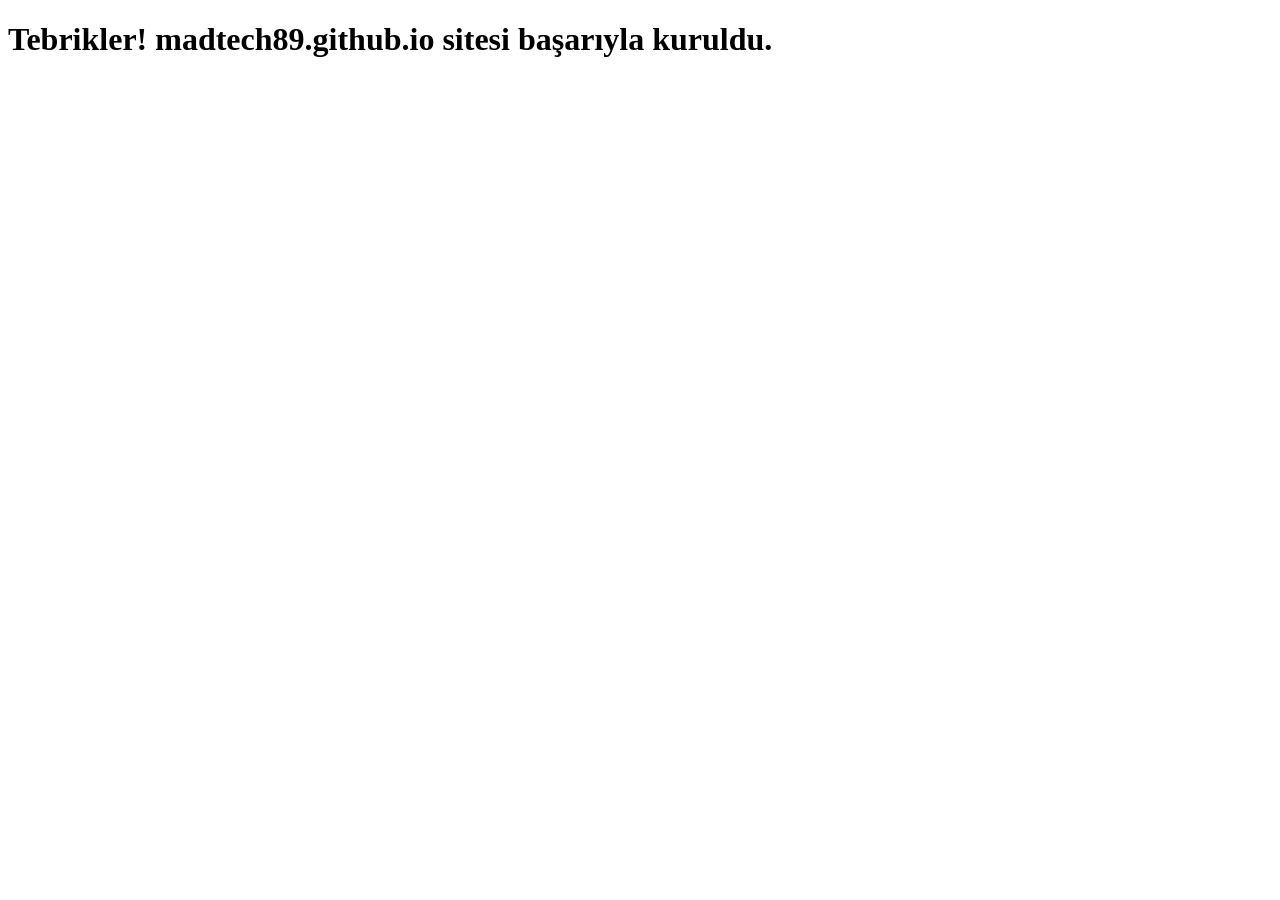
==== index.html @ fab07236 "Create initial index.html for website setup" ====
<!DOCTYPE html>
<html lang="tr">
<head>
    <meta charset="UTF-8">
    <title>Madtech89 Web Sitesi</title>
</head>
<body>
    <h1>Tebrikler! madtech89.github.io sitesi başarıyla kuruldu.</h1>
</td>
</html>
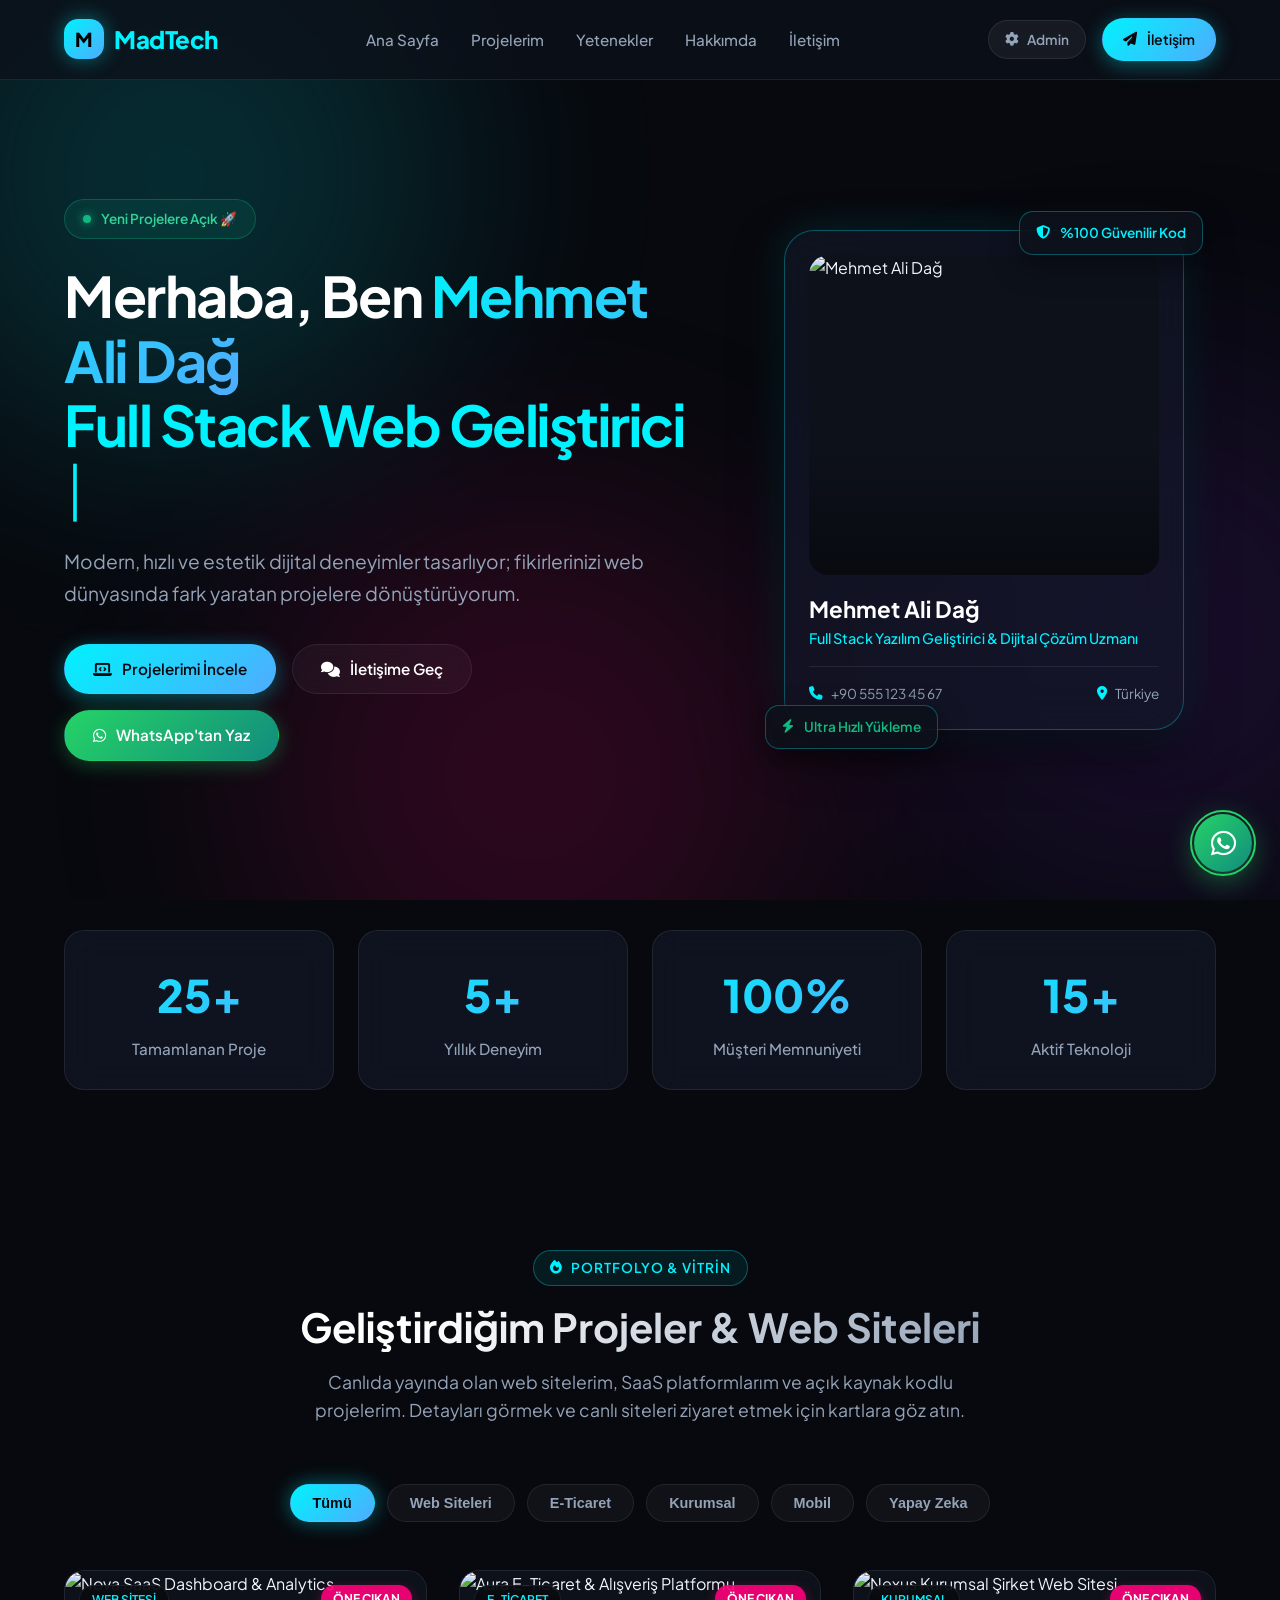
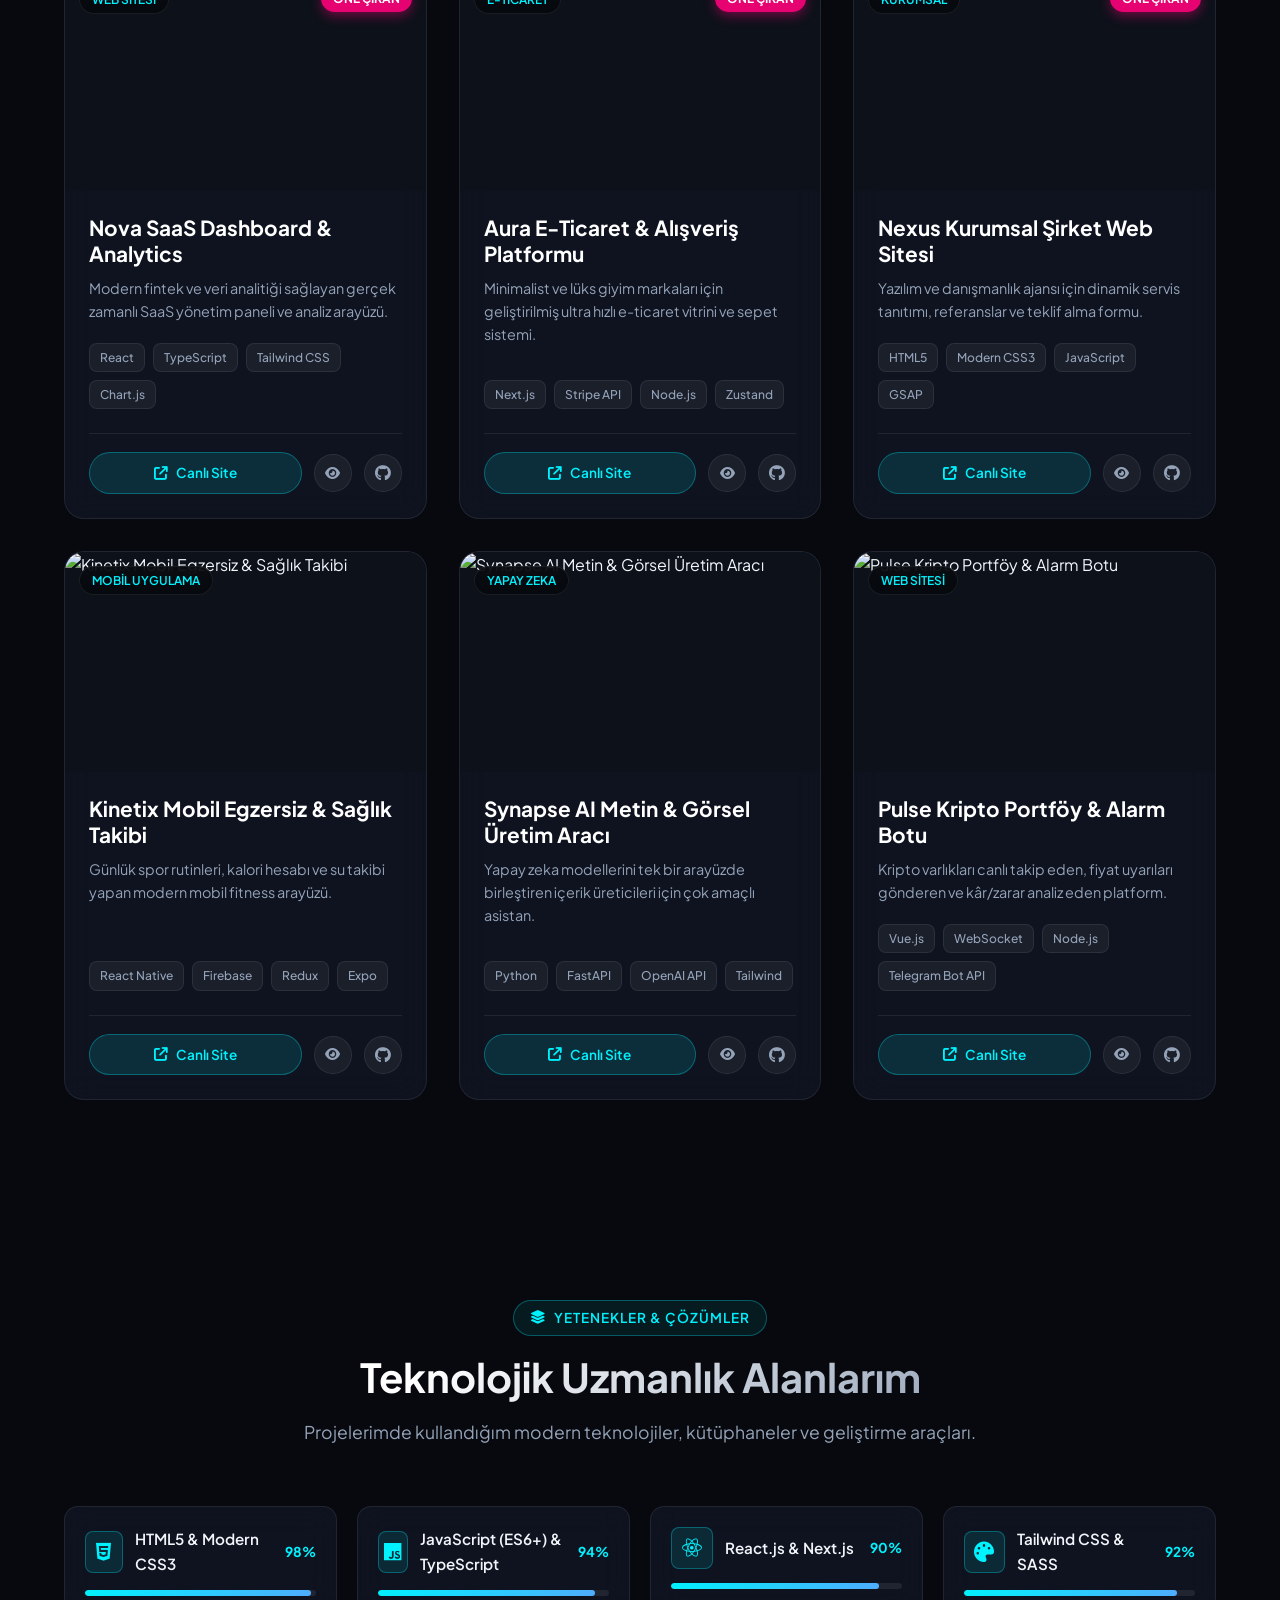
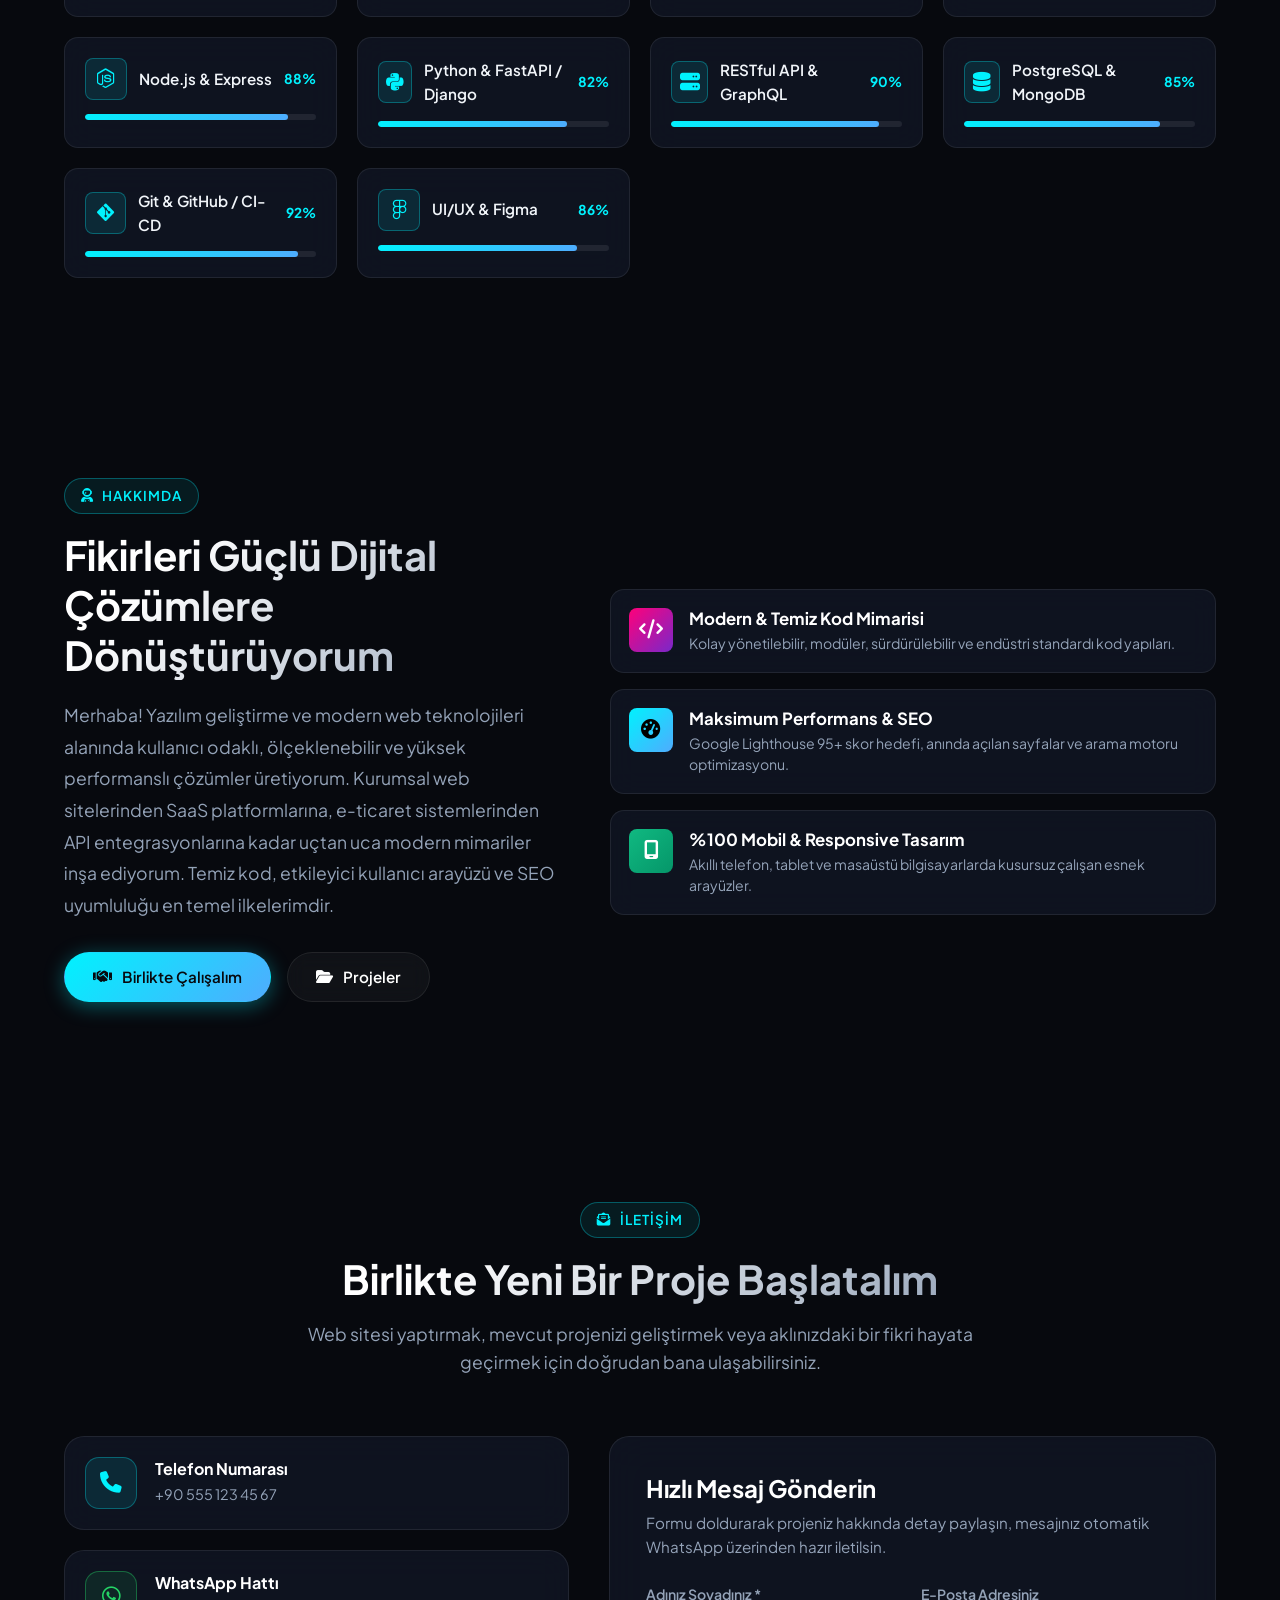
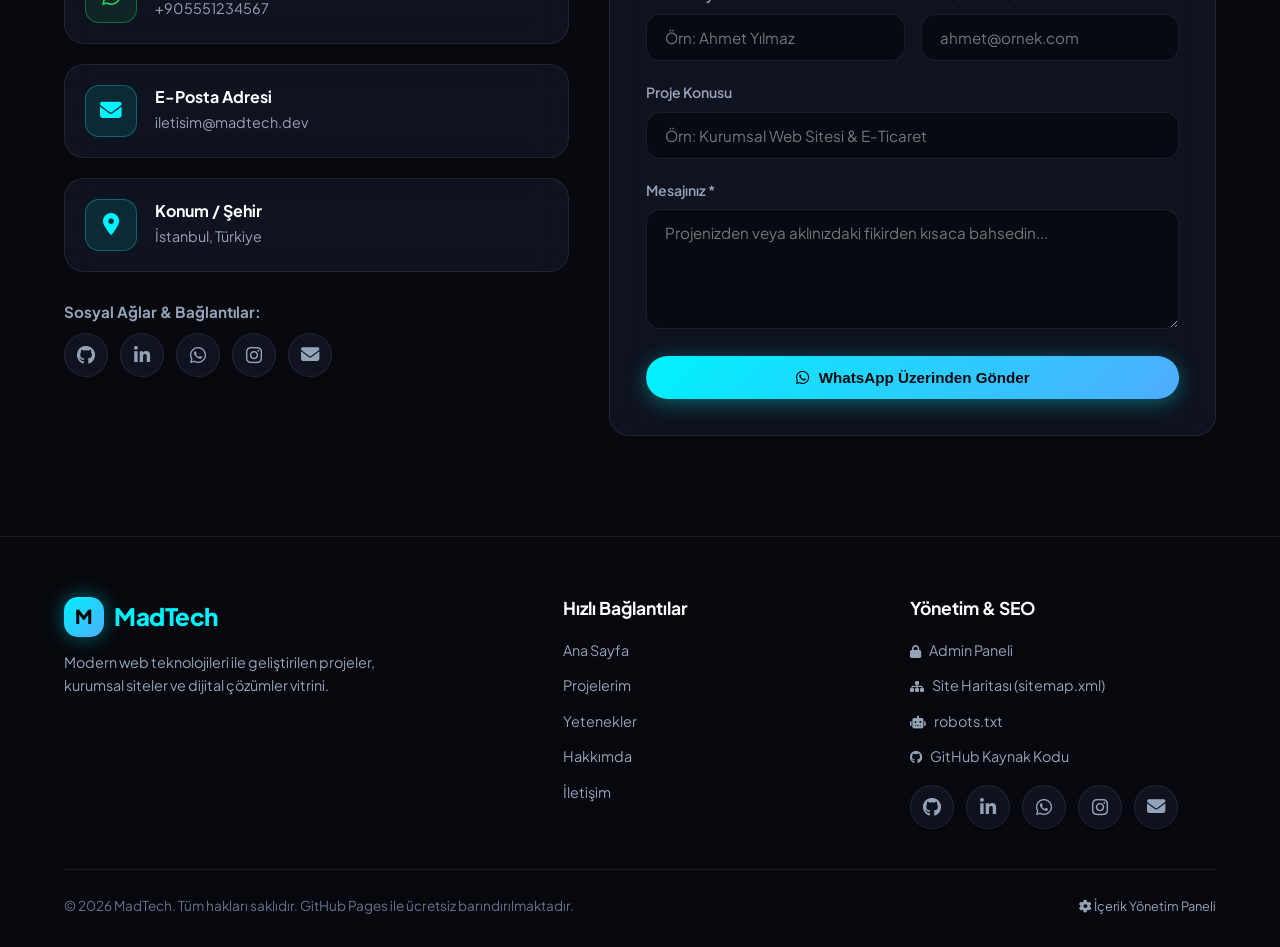
==== commit 7a34b3d0: "feat: complete modern portfolio showcase with dynamic admin panel, sitemap, and GitHub Pages sync" ====
--- a/index.html
+++ b/index.html
@@ -1,10 +1,449 @@
 <!DOCTYPE html>
 <html lang="tr">
 <head>
-    <meta charset="UTF-8">
-    <title>Madtech89 Web Sitesi</title>
+  <meta charset="UTF-8">
+  <meta name="viewport" content="width=device-width, initial-scale=1.0">
+  
+  <!-- SEO Meta Tags -->
+  <title>MadTech | Modern Portfolyo & Proje Tanıtım Sitesi</title>
+  <meta name="description" content="MadTech kişisel portfolyo ve proje vitrini. Geliştirdiğim web siteleri, SaaS projeleri, mobil uygulamalar ve iletişim bilgileri.">
+  <meta name="keywords" content="madtech, web geliştirici, portfolyo, web siteleri, yazılım geliştirici, frontend, backend, mehmet ali dağ, github pages">
+  <meta name="author" content="MadTech">
+  <meta name="robots" content="index, follow">
+  <link rel="canonical" href="https://madtech89.github.io/">
+
+  <!-- Open Graph / Facebook -->
+  <meta property="og:type" content="website">
+  <meta property="og:url" content="https://madtech89.github.io/">
+  <meta property="og:title" content="MadTech | Modern Portfolyo & Proje Tanıtım Sitesi">
+  <meta property="og:description" content="Geliştirdiğim web siteleri, SaaS projeleri, mobil uygulamalar ve canlı demolar.">
+  <meta property="og:image" content="https://images.unsplash.com/photo-1551288049-bebda4e38f71?auto=format&fit=crop&w=1200&q=80">
+
+  <!-- Twitter -->
+  <meta name="twitter:card" content="summary_large_image">
+  <meta name="twitter:title" content="MadTech | Modern Portfolyo & Proje Tanıtım Sitesi">
+  <meta name="twitter:description" content="Geliştirdiğim web siteleri ve projeleri inceleyin.">
+  <meta name="twitter:image" content="https://images.unsplash.com/photo-1551288049-bebda4e38f71?auto=format&fit=crop&w=1200&q=80">
+
+  <!-- Favicon -->
+  <link rel="icon" type="image/svg+xml" href="data:image/svg+xml,<svg xmlns='http://www.w3.org/2000/svg' viewBox='0 0 100 100'><rect width='100' height='100' rx='25' fill='%2300f2fe'/><text y='65' x='50' text-anchor='middle' font-size='50' font-family='sans-serif' font-weight='900' fill='%2307090e'>M</text></svg>">
+
+  <!-- Google Fonts & Font Awesome 6 -->
+  <link rel="preconnect" href="https://fonts.googleapis.com">
+  <link rel="preconnect" href="https://fonts.gstatic.com" crossorigin>
+  <link href="https://fonts.googleapis.com/css2?family=Plus+Jakarta+Sans:wght@300;400;500;600;700;800&display=swap" rel="stylesheet">
+  <link rel="stylesheet" href="https://cdnjs.cloudflare.com/ajax/libs/font-awesome/6.5.1/css/all.min.css">
+
+  <!-- Main Stylesheet -->
+  <link rel="stylesheet" href="css/style.css">
 </head>
 <body>
-    <h1>Tebrikler! madtech89.github.io sitesi başarıyla kuruldu.</h1>
-</td>
+
+  <!-- Ambient Glowing Background Blobs -->
+  <div class="bg-ambient" aria-hidden="true">
+    <div class="ambient-blob blob-1"></div>
+    <div class="ambient-blob blob-2"></div>
+    <div class="ambient-blob blob-3"></div>
+  </div>
+
+  <!-- Header / Navigation -->
+  <header class="navbar" id="navbar">
+    <div class="container nav-container">
+      <a href="#hero" class="logo" id="nav-brand-logo">
+        <div class="logo-badge">M</div>
+        <div class="logo-text"><span id="brand-name">MadTech</span></div>
+      </a>
+
+      <ul class="nav-links" id="nav-links">
+        <li><a href="#hero" class="nav-link" id="nav-home">Ana Sayfa</a></li>
+        <li><a href="#projects" class="nav-link" id="nav-projects">Projelerim</a></li>
+        <li><a href="#skills" class="nav-link" id="nav-skills">Yetenekler</a></li>
+        <li><a href="#about" class="nav-link" id="nav-about">Hakkımda</a></li>
+        <li><a href="#contact" class="nav-link" id="nav-contact">İletişim</a></li>
+      </ul>
+
+      <div class="nav-actions">
+        <a href="admin.html" class="btn-admin-link" id="btn-nav-admin" title="Yönetim Paneli">
+          <i class="fa-solid fa-gear"></i> Admin
+        </a>
+        <a href="#contact" class="btn btn-primary" id="btn-nav-cta" style="padding: 9px 20px; font-size: 0.88rem;">
+          <i class="fa-solid fa-paper-plane"></i> İletişim
+        </a>
+        <button class="hamburger" id="hamburger-btn" aria-label="Menüyü Aç/Kapat">
+          <i class="fa-solid fa-bars"></i>
+        </button>
+      </div>
+    </div>
+  </header>
+
+  <main>
+    <!-- Hero Section -->
+    <section class="hero-section" id="hero">
+      <div class="container hero-grid">
+        <div class="hero-content">
+          <div class="hero-status-pill" id="hero-status-pill">
+            <span class="status-dot"></span>
+            <span id="status-text">Yeni Projelere Açık 🚀</span>
+          </div>
+
+          <h1 class="hero-title">
+            Merhaba, Ben <span id="hero-name" style="background: var(--grad-primary); -webkit-background-clip: text; -webkit-text-fill-color: transparent;">Mehmet Ali</span><br>
+            <div class="typed-wrapper">
+              <span id="typed-text"></span><span class="typing-cursor">|</span>
+            </div>
+          </h1>
+
+          <p class="hero-description" id="hero-bio">
+            Modern, hızlı ve estetik dijital deneyimler tasarlıyor; fikirlerinizi web dünyasında fark yaratan projelere dönüştürüyorum.
+          </p>
+
+          <div class="hero-actions">
+            <a href="#projects" class="btn btn-primary" id="hero-btn-projects">
+              <i class="fa-solid fa-laptop-code"></i> Projelerimi İncele
+            </a>
+            <a href="#contact" class="btn btn-outline" id="hero-btn-contact">
+              <i class="fa-solid fa-comments"></i> İletişime Geç
+            </a>
+            <a href="#contact" class="btn btn-whatsapp" id="hero-btn-wa" target="_blank" rel="noopener noreferrer">
+              <i class="fa-brands fa-whatsapp"></i> WhatsApp'tan Yaz
+            </a>
+          </div>
+        </div>
+
+        <!-- 3D Profile Card -->
+        <div class="hero-visual">
+          <div class="profile-card-3d">
+            <!-- Floating Badge Top Right -->
+            <div class="floating-badge badge-top-right">
+              <i class="fa-solid fa-shield-halved" style="color: var(--primary);"></i>
+              <span>%100 Güvenilir Kod</span>
+            </div>
+
+            <div class="avatar-wrapper">
+              <img src="https://images.unsplash.com/photo-1507003211169-0a1dd7228f2d?auto=format&fit=crop&w=600&q=80" alt="MadTech Profil" id="profile-avatar">
+              <div class="avatar-overlay-gradient"></div>
+            </div>
+
+            <div class="profile-card-info">
+              <h3 id="profile-card-name">Mehmet Ali Dağ</h3>
+              <p id="profile-card-title">Full Stack Web Geliştirici</p>
+            </div>
+
+            <div class="profile-quick-contact">
+              <div class="contact-quick-item">
+                <i class="fa-solid fa-phone"></i>
+                <span id="quick-phone">+90 555 123 45 67</span>
+              </div>
+              <div class="contact-quick-item">
+                <i class="fa-solid fa-location-dot"></i>
+                <span>Türkiye</span>
+              </div>
+            </div>
+
+            <!-- Floating Badge Bottom Left -->
+            <div class="floating-badge badge-bottom-left">
+              <i class="fa-solid fa-bolt" style="color: #10b981;"></i>
+              <span>Ultra Hızlı Yükleme</span>
+            </div>
+          </div>
+        </div>
+      </div>
+    </section>
+
+    <!-- Stats Bar Section -->
+    <section class="stats-section" id="stats">
+      <div class="container">
+        <div class="stats-grid" id="stats-grid">
+          <!-- Populated by JavaScript -->
+        </div>
+      </div>
+    </section>
+
+    <!-- Projects / Portfolio Section -->
+    <section class="section" id="projects">
+      <div class="container">
+        <div class="section-header">
+          <div class="section-tag"><i class="fa-solid fa-fire"></i> Portfolyo & Vitrin</div>
+          <h2 class="section-title">Geliştirdiğim Projeler & Web Siteleri</h2>
+          <p class="section-desc">
+            Canlıda yayında olan web sitelerim, SaaS platformlarım ve açık kaynak kodlu projelerim. Detayları görmek ve canlı siteleri ziyaret etmek için kartlara göz atın.
+          </p>
+        </div>
+
+        <!-- Filter Tabs -->
+        <div class="filter-tabs" id="project-filters">
+          <button class="filter-btn active" data-filter="all" id="filter-all">Tümü</button>
+          <button class="filter-btn" data-filter="web" id="filter-web">Web Siteleri</button>
+          <button class="filter-btn" data-filter="ecommerce" id="filter-ecommerce">E-Ticaret</button>
+          <button class="filter-btn" data-filter="corporate" id="filter-corporate">Kurumsal</button>
+          <button class="filter-btn" data-filter="mobile" id="filter-mobile">Mobil</button>
+          <button class="filter-btn" data-filter="ai" id="filter-ai">Yapay Zeka</button>
+        </div>
+
+        <!-- Projects Grid -->
+        <div class="projects-grid" id="projects-grid">
+          <!-- Populated by JavaScript -->
+        </div>
+      </div>
+    </section>
+
+    <!-- Skills & Services Section -->
+    <section class="section" id="skills">
+      <div class="container">
+        <div class="section-header">
+          <div class="section-tag"><i class="fa-solid fa-layer-group"></i> Yetenekler & Çözümler</div>
+          <h2 class="section-title">Teknolojik Uzmanlık Alanlarım</h2>
+          <p class="section-desc">
+            Projelerimde kullandığım modern teknolojiler, kütüphaneler ve geliştirme araçları.
+          </p>
+        </div>
+
+        <div class="skills-grid" id="skills-grid">
+          <!-- Populated by JavaScript -->
+        </div>
+      </div>
+    </section>
+
+    <!-- About Section -->
+    <section class="section" id="about">
+      <div class="container about-grid">
+        <div class="about-text-content">
+          <div class="section-tag"><i class="fa-solid fa-user-astronaut"></i> Hakkımda</div>
+          <h2 class="section-title" style="text-align: left; margin-bottom: 20px;">Fikirleri Güçlü Dijital Çözümlere Dönüştürüyorum</h2>
+          <p class="section-desc" id="about-text" style="text-align: left; margin-bottom: 24px; line-height: 1.8;">
+            Merhaba! Yazılım geliştirme ve modern web teknolojileri alanında kullanıcı odaklı, ölçeklenebilir ve yüksek performanslı çözümler üretiyorum. Kurumsal web sitelerinden SaaS platformlarına, e-ticaret sistemlerinden API entegrasyonlarına kadar uçtan uca modern mimariler inşa ediyorum.
+          </p>
+
+          <div style="display: flex; gap: 16px; margin-top: 30px;">
+            <a href="#contact" class="btn btn-primary" id="about-btn-contact">
+              <i class="fa-solid fa-handshake"></i> Birlikte Çalışalım
+            </a>
+            <a href="#projects" class="btn btn-outline" id="about-btn-work">
+              <i class="fa-solid fa-folder-open"></i> Projeler
+            </a>
+          </div>
+        </div>
+
+        <div class="about-features">
+          <div class="feature-item">
+            <div class="feature-icon"><i class="fa-solid fa-code"></i></div>
+            <div class="feature-content">
+              <h4>Modern & Temiz Kod Mimarisi</h4>
+              <p>Kolay yönetilebilir, modüler, sürdürülebilir ve endüstri standardı kod yapıları.</p>
+            </div>
+          </div>
+
+          <div class="feature-item">
+            <div class="feature-icon" style="background: var(--grad-primary); color: #000;"><i class="fa-solid fa-gauge-high"></i></div>
+            <div class="feature-content">
+              <h4>Maksimum Performans & SEO</h4>
+              <p>Google Lighthouse 95+ skor hedefi, anında açılan sayfalar ve arama motoru optimizasyonu.</p>
+            </div>
+          </div>
+
+          <div class="feature-item">
+            <div class="feature-icon" style="background: linear-gradient(135deg, #10b981 0%, #059669 100%);"><i class="fa-solid fa-mobile-screen"></i></div>
+            <div class="feature-content">
+              <h4>%100 Mobil & Responsive Tasarım</h4>
+              <p>Akıllı telefon, tablet ve masaüstü bilgisayarlarda kusursuz çalışan esnek arayüzler.</p>
+            </div>
+          </div>
+        </div>
+      </div>
+    </section>
+
+    <!-- Contact Section -->
+    <section class="section" id="contact">
+      <div class="container">
+        <div class="section-header">
+          <div class="section-tag"><i class="fa-solid fa-envelope-open-text"></i> İletişim</div>
+          <h2 class="section-title">Birlikte Yeni Bir Proje Başlatalım</h2>
+          <p class="section-desc">
+            Web sitesi yaptırmak, mevcut projenizi geliştirmek veya aklınızdaki bir fikri hayata geçirmek için doğrudan bana ulaşabilirsiniz.
+          </p>
+        </div>
+
+        <div class="contact-grid">
+          <!-- Contact Direct Links -->
+          <div class="contact-info-panel">
+            <!-- Phone -->
+            <a href="#" class="contact-card-link" id="contact-phone-link">
+              <div class="contact-icon-box">
+                <i class="fa-solid fa-phone"></i>
+              </div>
+              <div class="contact-details">
+                <h4>Telefon Numarası</h4>
+                <p id="contact-phone-text">+90 555 123 45 67</p>
+              </div>
+            </a>
+
+            <!-- WhatsApp Direct -->
+            <a href="#" class="contact-card-link whatsapp-card" id="contact-wa-link" target="_blank" rel="noopener noreferrer">
+              <div class="contact-icon-box">
+                <i class="fa-brands fa-whatsapp"></i>
+              </div>
+              <div class="contact-details">
+                <h4>WhatsApp Hattı</h4>
+                <p id="contact-wa-text">+90 555 123 45 67 (Anında Yanıt)</p>
+              </div>
+            </a>
+
+            <!-- Email -->
+            <a href="#" class="contact-card-link" id="contact-email-link">
+              <div class="contact-icon-box">
+                <i class="fa-solid fa-envelope"></i>
+              </div>
+              <div class="contact-details">
+                <h4>E-Posta Adresi</h4>
+                <p id="contact-email-text">iletisim@madtech.dev</p>
+              </div>
+            </a>
+
+            <!-- Location -->
+            <div class="contact-card-link">
+              <div class="contact-icon-box">
+                <i class="fa-solid fa-location-dot"></i>
+              </div>
+              <div class="contact-details">
+                <h4>Konum / Şehir</h4>
+                <p id="contact-location-text">İstanbul, Türkiye</p>
+              </div>
+            </div>
+
+            <!-- Social Links -->
+            <div style="margin-top: 10px;">
+              <h4 style="font-size: 0.95rem; margin-bottom: 12px; color: var(--text-muted);">Sosyal Ağlar & Bağlantılar:</h4>
+              <div class="social-links-bar" id="social-links-bar">
+                <!-- Populated by JavaScript -->
+              </div>
+            </div>
+          </div>
+
+          <!-- Contact Message Form -->
+          <div class="contact-form-box">
+            <h3>Hızlı Mesaj Gönderin</h3>
+            <p>Formu doldurarak projeniz hakkında detay paylaşın, mesajınız otomatik WhatsApp üzerinden hazır iletilsin.</p>
+
+            <form id="contact-form">
+              <div class="form-row">
+                <div class="form-group">
+                  <label for="form-name" class="form-label">Adınız Soyadınız *</label>
+                  <input type="text" id="form-name" class="form-input" placeholder="Örn: Ahmet Yılmaz" required>
+                </div>
+                <div class="form-group">
+                  <label for="form-email" class="form-label">E-Posta Adresiniz</label>
+                  <input type="email" id="form-email" class="form-input" placeholder="ahmet@ornek.com">
+                </div>
+              </div>
+
+              <div class="form-group">
+                <label for="form-subject" class="form-label">Proje Konusu</label>
+                <input type="text" id="form-subject" class="form-input" placeholder="Örn: Kurumsal Web Sitesi & E-Ticaret">
+              </div>
+
+              <div class="form-group">
+                <label for="form-message" class="form-label">Mesajınız *</label>
+                <textarea id="form-message" class="form-textarea" placeholder="Projenizden veya aklınızdaki fikirden kısaca bahsedin..." required></textarea>
+              </div>
+
+              <button type="submit" class="btn btn-primary" id="btn-submit-contact" style="width: 100%;">
+                <i class="fa-brands fa-whatsapp"></i> WhatsApp Üzerinden Gönder
+              </button>
+            </form>
+          </div>
+        </div>
+      </div>
+    </section>
+  </main>
+
+  <!-- Footer -->
+  <footer class="footer">
+    <div class="container">
+      <div class="footer-grid">
+        <div class="footer-col">
+          <div class="logo" style="margin-bottom: 14px;">
+            <div class="logo-badge">M</div>
+            <div class="logo-text"><span id="brand-name-footer">MadTech</span></div>
+          </div>
+          <p style="color: var(--text-muted); font-size: 0.9rem; max-width: 320px; line-height: 1.6;">
+            Modern web teknolojileri ile geliştirilen projeler, kurumsal siteler ve dijital çözümler vitrini.
+          </p>
+        </div>
+
+        <div class="footer-col">
+          <h4>Hızlı Bağlantılar</h4>
+          <ul class="footer-links">
+            <li><a href="#hero">Ana Sayfa</a></li>
+            <li><a href="#projects">Projelerim</a></li>
+            <li><a href="#skills">Yetenekler</a></li>
+            <li><a href="#about">Hakkımda</a></li>
+            <li><a href="#contact">İletişim</a></li>
+          </ul>
+        </div>
+
+        <div class="footer-col">
+          <h4>Yönetim & SEO</h4>
+          <ul class="footer-links">
+            <li><a href="admin.html"><i class="fa-solid fa-lock" style="font-size: 0.8rem; margin-right: 6px;"></i> Admin Paneli</a></li>
+            <li><a href="sitemap.xml" target="_blank"><i class="fa-solid fa-sitemap" style="font-size: 0.8rem; margin-right: 6px;"></i> Site Haritası (sitemap.xml)</a></li>
+            <li><a href="robots.txt" target="_blank"><i class="fa-solid fa-robot" style="font-size: 0.8rem; margin-right: 6px;"></i> robots.txt</a></li>
+            <li><a href="https://github.com/madtech89/madtech89.github.io" target="_blank" rel="noopener noreferrer"><i class="fa-brands fa-github" style="font-size: 0.8rem; margin-right: 6px;"></i> GitHub Kaynak Kodu</a></li>
+          </ul>
+          <div class="social-links-bar" id="footer-socials" style="margin-top: 16px;"></div>
+        </div>
+      </div>
+
+      <div class="footer-bottom">
+        <div>&copy; <span id="current-year"></span> MadTech. Tüm hakları saklıdır. GitHub Pages ile ücretsiz barındırılmaktadır.</div>
+        <div>
+          <a href="admin.html" style="color: var(--text-muted); font-size: 0.8rem;">
+            <i class="fa-solid fa-gear"></i> İçerik Yönetim Paneli
+          </a>
+        </div>
+      </div>
+    </div>
+  </footer>
+
+  <!-- Project Detail Modal -->
+  <div class="modal-overlay" id="project-modal" role="dialog" aria-modal="true">
+    <div class="modal-container">
+      <button class="modal-close-btn" onclick="closeProjectModal()" aria-label="Kapat">
+        <i class="fa-solid fa-xmark"></i>
+      </button>
+      <div class="modal-image-box">
+        <img src="" alt="Proje Görseli" id="modal-img">
+      </div>
+      <div class="modal-body">
+        <h2 id="modal-title" style="font-size: 1.8rem; margin-bottom: 12px;"></h2>
+        <div class="modal-tech-list" id="modal-techs"></div>
+        <p id="modal-desc" style="color: var(--text-muted); font-size: 1rem; line-height: 1.7;"></p>
+        <div class="modal-actions">
+          <a href="#" target="_blank" rel="noopener noreferrer" class="btn btn-primary" id="modal-live-link">
+            <i class="fa-solid fa-arrow-up-right-from-square"></i> Canlı Siteyi Ziyaret Et
+          </a>
+          <a href="#" target="_blank" rel="noopener noreferrer" class="btn btn-outline" id="modal-github-link">
+            <i class="fa-brands fa-github"></i> GitHub Deposunu Gör
+          </a>
+        </div>
+      </div>
+    </div>
+  </div>
+
+  <!-- Floating WhatsApp Quick Button -->
+  <a href="#" class="floating-whatsapp" id="floating-wa-btn" target="_blank" rel="noopener noreferrer" aria-label="WhatsApp İletişim">
+    <span class="whatsapp-pulse"></span>
+    <i class="fa-brands fa-whatsapp"></i>
+  </a>
+
+  <!-- Scroll To Top Button -->
+  <button class="scroll-top-btn" id="scroll-top-btn" aria-label="Yukarı Çık">
+    <i class="fa-solid fa-arrow-up"></i>
+  </button>
+
+  <!-- Toast Notification Container -->
+  <div class="toast-container" id="toast-container"></div>
+
+  <!-- Main JavaScript Engine -->
+  <script src="js/main.js"></script>
+</body>
 </html>
--- a/css/style.css
+++ b/css/style.css
@@ -0,0 +1,1509 @@
+/* ==========================================================================
+   MADTECH PORTFOLIO & SHOWCASE - MAIN DESIGN SYSTEM
+   Theme: Luxury Dark Futuristic Cyber-Glass
+   ========================================================================== */
+
+:root {
+  --bg-primary: #07090e;
+  --bg-secondary: #0d111a;
+  --bg-tertiary: #131926;
+  --bg-card: rgba(19, 26, 42, 0.65);
+  --bg-card-hover: rgba(26, 36, 58, 0.85);
+  --bg-glass: rgba(13, 17, 26, 0.75);
+  
+  --text-main: #f1f5f9;
+  --text-muted: #94a3b8;
+  --text-dim: #64748b;
+  
+  --primary: #00f2fe;
+  --primary-glow: rgba(0, 242, 254, 0.35);
+  --secondary: #4facfe;
+  --accent-purple: #7928ca;
+  --accent-pink: #ff007a;
+  --accent-emerald: #10b981;
+  
+  --grad-primary: linear-gradient(135deg, #00f2fe 0%, #4facfe 100%);
+  --grad-purple: linear-gradient(135deg, #ff007a 0%, #7928ca 100%);
+  --grad-surface: linear-gradient(180deg, rgba(255, 255, 255, 0.05) 0%, rgba(255, 255, 255, 0) 100%);
+  --grad-text: linear-gradient(135deg, #ffffff 20%, #94a3b8 100%);
+  --grad-glow: radial-gradient(circle at 50% 50%, rgba(0, 242, 254, 0.15) 0%, transparent 70%);
+
+  --border-subtle: rgba(255, 255, 255, 0.08);
+  --border-glow: rgba(0, 242, 254, 0.3);
+  --border-hover: rgba(79, 172, 254, 0.5);
+  
+  --radius-sm: 8px;
+  --radius-md: 14px;
+  --radius-lg: 20px;
+  --radius-xl: 30px;
+  --radius-full: 9999px;
+  
+  --shadow-sm: 0 4px 12px rgba(0, 0, 0, 0.3);
+  --shadow-md: 0 10px 30px rgba(0, 0, 0, 0.45);
+  --shadow-lg: 0 20px 50px rgba(0, 0, 0, 0.6);
+  --shadow-glow: 0 0 35px rgba(0, 242, 254, 0.25);
+  
+  --transition: all 0.3s cubic-bezier(0.16, 1, 0.3, 1);
+  --transition-slow: all 0.5s cubic-bezier(0.16, 1, 0.3, 1);
+  --container: 1200px;
+}
+
+/* Base & Reset */
+*, *::before, *::after {
+  box-sizing: border-box;
+  margin: 0;
+  padding: 0;
+}
+
+html {
+  scroll-behavior: smooth;
+  font-size: 16px;
+  color-scheme: dark;
+}
+
+body {
+  font-family: 'Plus Jakarta Sans', -apple-system, BlinkMacSystemFont, 'Segoe UI', Roboto, sans-serif;
+  background-color: var(--bg-primary);
+  color: var(--text-main);
+  line-height: 1.6;
+  overflow-x: hidden;
+  position: relative;
+  min-height: 100vh;
+}
+
+/* Background Ambient Glows */
+.bg-ambient {
+  position: fixed;
+  inset: 0;
+  pointer-events: none;
+  z-index: 0;
+  overflow: hidden;
+}
+
+.ambient-blob {
+  position: absolute;
+  width: 550px;
+  height: 550px;
+  border-radius: 50%;
+  filter: blur(120px);
+  opacity: 0.15;
+  animation: floatOrb 18s ease-in-out infinite alternate;
+}
+
+.blob-1 {
+  top: -100px;
+  left: -100px;
+  background: #00f2fe;
+}
+
+.blob-2 {
+  top: 40%;
+  right: -150px;
+  background: #7928ca;
+  animation-duration: 22s;
+  animation-delay: -5s;
+}
+
+.blob-3 {
+  bottom: -150px;
+  left: 20%;
+  background: #ff007a;
+  animation-duration: 25s;
+  animation-delay: -10s;
+}
+
+@keyframes floatOrb {
+  0% { transform: translate(0, 0) scale(1); }
+  50% { transform: translate(60px, 40px) scale(1.15); }
+  100% { transform: translate(-40px, 80px) scale(0.95); }
+}
+
+/* Typography Utility */
+h1, h2, h3, h4, h5, h6 {
+  font-weight: 700;
+  line-height: 1.25;
+  color: #fff;
+}
+
+a {
+  color: inherit;
+  text-decoration: none;
+  transition: var(--transition);
+}
+
+img {
+  max-width: 100%;
+  display: block;
+}
+
+.container {
+  width: 100%;
+  max-width: var(--container);
+  margin: 0 auto;
+  padding: 0 24px;
+  position: relative;
+  z-index: 1;
+}
+
+.section {
+  padding: 100px 0;
+  position: relative;
+  z-index: 1;
+}
+
+.section-header {
+  text-align: center;
+  max-width: 700px;
+  margin: 0 auto 60px auto;
+}
+
+.section-tag {
+  display: inline-flex;
+  align-items: center;
+  gap: 8px;
+  padding: 6px 16px;
+  background: rgba(0, 242, 254, 0.08);
+  border: 1px solid var(--border-glow);
+  border-radius: var(--radius-full);
+  font-size: 0.85rem;
+  font-weight: 600;
+  color: var(--primary);
+  text-transform: uppercase;
+  letter-spacing: 1px;
+  margin-bottom: 16px;
+}
+
+.section-title {
+  font-size: 2.5rem;
+  margin-bottom: 16px;
+  background: var(--grad-text);
+  -webkit-background-clip: text;
+  -webkit-text-fill-color: transparent;
+}
+
+.section-desc {
+  color: var(--text-muted);
+  font-size: 1.1rem;
+}
+
+/* ==========================================================================
+   NAVIGATION
+   ========================================================================== */
+.navbar {
+  position: fixed;
+  top: 0;
+  left: 0;
+  right: 0;
+  height: 80px;
+  background: var(--bg-glass);
+  backdrop-filter: blur(20px);
+  -webkit-backdrop-filter: blur(20px);
+  border-bottom: 1px solid var(--border-subtle);
+  z-index: 1000;
+  display: flex;
+  align-items: center;
+  transition: var(--transition);
+}
+
+.navbar.scrolled {
+  height: 70px;
+  background: rgba(7, 9, 14, 0.88);
+  border-bottom: 1px solid rgba(0, 242, 254, 0.2);
+  box-shadow: 0 10px 30px rgba(0, 0, 0, 0.5);
+}
+
+.nav-container {
+  display: flex;
+  align-items: center;
+  justify-content: space-between;
+  width: 100%;
+}
+
+.logo {
+  display: flex;
+  align-items: center;
+  gap: 10px;
+  font-size: 1.5rem;
+  font-weight: 800;
+  letter-spacing: -0.5px;
+}
+
+.logo-badge {
+  display: inline-flex;
+  align-items: center;
+  justify-content: center;
+  width: 40px;
+  height: 40px;
+  border-radius: var(--radius-md);
+  background: var(--grad-primary);
+  color: #000;
+  font-size: 1.2rem;
+  font-weight: 900;
+  box-shadow: 0 0 20px rgba(0, 242, 254, 0.4);
+}
+
+.logo-text span {
+  color: var(--primary);
+}
+
+.nav-links {
+  display: flex;
+  align-items: center;
+  gap: 32px;
+  list-style: none;
+}
+
+.nav-link {
+  font-size: 0.95rem;
+  font-weight: 500;
+  color: var(--text-muted);
+  position: relative;
+  padding: 6px 0;
+}
+
+.nav-link:hover, .nav-link.active {
+  color: #fff;
+}
+
+.nav-link::after {
+  content: '';
+  position: absolute;
+  bottom: 0;
+  left: 0;
+  width: 0%;
+  height: 2px;
+  background: var(--grad-primary);
+  transition: var(--transition);
+  border-radius: 2px;
+}
+
+.nav-link:hover::after, .nav-link.active::after {
+  width: 100%;
+}
+
+.nav-actions {
+  display: flex;
+  align-items: center;
+  gap: 16px;
+}
+
+.btn-admin-link {
+  display: inline-flex;
+  align-items: center;
+  gap: 8px;
+  padding: 8px 16px;
+  background: rgba(255, 255, 255, 0.05);
+  border: 1px solid var(--border-subtle);
+  border-radius: var(--radius-full);
+  color: var(--text-muted);
+  font-size: 0.85rem;
+  font-weight: 600;
+  transition: var(--transition);
+}
+
+.btn-admin-link:hover {
+  background: rgba(255, 255, 255, 0.1);
+  color: #fff;
+  border-color: var(--border-glow);
+}
+
+/* Mobile Hamburger */
+.hamburger {
+  display: none;
+  background: none;
+  border: none;
+  cursor: pointer;
+  padding: 8px;
+  color: #fff;
+  font-size: 1.5rem;
+}
+
+/* ==========================================================================
+   BUTTONS
+   ========================================================================== */
+.btn {
+  display: inline-flex;
+  align-items: center;
+  justify-content: center;
+  gap: 10px;
+  padding: 12px 28px;
+  font-size: 0.95rem;
+  font-weight: 600;
+  border-radius: var(--radius-full);
+  cursor: pointer;
+  transition: var(--transition);
+  border: 1px solid transparent;
+  text-align: center;
+}
+
+.btn-primary {
+  background: var(--grad-primary);
+  color: #07090e;
+  box-shadow: 0 4px 20px rgba(0, 242, 254, 0.35);
+}
+
+.btn-primary:hover {
+  transform: translateY(-2px);
+  box-shadow: 0 8px 30px rgba(0, 242, 254, 0.55);
+  filter: brightness(1.08);
+}
+
+.btn-outline {
+  background: rgba(255, 255, 255, 0.04);
+  color: #fff;
+  border-color: var(--border-subtle);
+  backdrop-filter: blur(10px);
+}
+
+.btn-outline:hover {
+  background: rgba(255, 255, 255, 0.08);
+  border-color: var(--primary);
+  transform: translateY(-2px);
+  box-shadow: 0 4px 20px rgba(0, 242, 254, 0.2);
+}
+
+.btn-whatsapp {
+  background: linear-gradient(135deg, #25D366 0%, #128C7E 100%);
+  color: #fff;
+  box-shadow: 0 4px 20px rgba(37, 211, 102, 0.3);
+}
+
+.btn-whatsapp:hover {
+  transform: translateY(-2px);
+  box-shadow: 0 8px 25px rgba(37, 211, 102, 0.5);
+}
+
+/* ==========================================================================
+   HERO SECTION
+   ========================================================================== */
+.hero-section {
+  min-height: 100vh;
+  padding-top: 140px;
+  padding-bottom: 80px;
+  display: flex;
+  align-items: center;
+  position: relative;
+}
+
+.hero-grid {
+  display: grid;
+  grid-template-columns: 1.15fr 0.85fr;
+  gap: 60px;
+  align-items: center;
+}
+
+.hero-content {
+  display: flex;
+  flex-direction: column;
+  gap: 24px;
+}
+
+.hero-status-pill {
+  display: inline-flex;
+  align-items: center;
+  gap: 10px;
+  padding: 8px 18px;
+  background: rgba(16, 185, 129, 0.1);
+  border: 1px solid rgba(16, 185, 129, 0.3);
+  border-radius: var(--radius-full);
+  color: #34d399;
+  font-size: 0.85rem;
+  font-weight: 600;
+  width: fit-content;
+}
+
+.status-dot {
+  width: 8px;
+  height: 8px;
+  background: #10b981;
+  border-radius: 50%;
+  box-shadow: 0 0 10px #10b981;
+  animation: pulseDot 2s infinite;
+}
+
+@keyframes pulseDot {
+  0% { transform: scale(1); opacity: 1; }
+  50% { transform: scale(1.4); opacity: 0.5; }
+  100% { transform: scale(1); opacity: 1; }
+}
+
+.hero-title {
+  font-size: 3.5rem;
+  letter-spacing: -1.5px;
+  line-height: 1.15;
+}
+
+.typed-wrapper {
+  color: var(--primary);
+  display: inline-block;
+  min-height: 1.2em;
+}
+
+.typing-cursor {
+  display: inline-block;
+  margin-left: 3px;
+  font-weight: 300;
+  color: var(--primary);
+  animation: blink 0.9s infinite;
+}
+
+@keyframes blink {
+  0%, 100% { opacity: 1; }
+  50% { opacity: 0; }
+}
+
+.hero-description {
+  font-size: 1.2rem;
+  color: var(--text-muted);
+  max-width: 580px;
+  line-height: 1.7;
+}
+
+.hero-actions {
+  display: flex;
+  flex-wrap: wrap;
+  gap: 16px;
+  margin-top: 10px;
+}
+
+/* Hero Visual & Profile Card */
+.hero-visual {
+  position: relative;
+  display: flex;
+  justify-content: center;
+}
+
+.profile-card-3d {
+  position: relative;
+  width: 100%;
+  max-width: 400px;
+  border-radius: var(--radius-xl);
+  background: var(--bg-card);
+  backdrop-filter: blur(25px);
+  -webkit-backdrop-filter: blur(25px);
+  border: 1px solid var(--border-glow);
+  padding: 24px;
+  box-shadow: var(--shadow-lg), 0 0 40px rgba(0, 242, 254, 0.15);
+  transition: var(--transition-slow);
+}
+
+.profile-card-3d:hover {
+  transform: translateY(-8px);
+  border-color: var(--primary);
+  box-shadow: var(--shadow-lg), 0 0 50px rgba(0, 242, 254, 0.3);
+}
+
+.avatar-wrapper {
+  position: relative;
+  width: 100%;
+  height: 320px;
+  border-radius: var(--radius-lg);
+  overflow: hidden;
+  margin-bottom: 20px;
+  background: #0d111a;
+}
+
+.avatar-wrapper img {
+  width: 100%;
+  height: 100%;
+  object-fit: cover;
+  transition: var(--transition-slow);
+}
+
+.profile-card-3d:hover .avatar-wrapper img {
+  transform: scale(1.05);
+}
+
+.avatar-overlay-gradient {
+  position: absolute;
+  inset: 0;
+  background: linear-gradient(180deg, transparent 60%, rgba(7, 9, 14, 0.85) 100%);
+  pointer-events: none;
+}
+
+.profile-card-info h3 {
+  font-size: 1.4rem;
+  margin-bottom: 4px;
+}
+
+.profile-card-info p {
+  color: var(--primary);
+  font-size: 0.9rem;
+  font-weight: 500;
+  margin-bottom: 16px;
+}
+
+.profile-quick-contact {
+  display: flex;
+  align-items: center;
+  justify-content: space-between;
+  padding-top: 16px;
+  border-top: 1px solid var(--border-subtle);
+}
+
+.contact-quick-item {
+  display: flex;
+  align-items: center;
+  gap: 8px;
+  color: var(--text-muted);
+  font-size: 0.85rem;
+}
+
+.contact-quick-item i {
+  color: var(--primary);
+}
+
+/* Floating Badges */
+.floating-badge {
+  position: absolute;
+  padding: 10px 16px;
+  background: rgba(13, 17, 26, 0.85);
+  backdrop-filter: blur(15px);
+  -webkit-backdrop-filter: blur(15px);
+  border: 1px solid var(--border-glow);
+  border-radius: var(--radius-md);
+  box-shadow: var(--shadow-md);
+  display: flex;
+  align-items: center;
+  gap: 10px;
+  font-size: 0.85rem;
+  font-weight: 600;
+  z-index: 2;
+  animation: floatSlow 6s ease-in-out infinite alternate;
+}
+
+.badge-top-right {
+  top: -20px;
+  right: -20px;
+  color: #00f2fe;
+}
+
+.badge-bottom-left {
+  bottom: -20px;
+  left: -20px;
+  color: #10b981;
+  animation-delay: -3s;
+}
+
+@keyframes floatSlow {
+  0% { transform: translateY(0); }
+  100% { transform: translateY(-12px); }
+}
+
+/* ==========================================================================
+   STATS BAR
+   ========================================================================== */
+.stats-section {
+  padding: 30px 0 60px 0;
+}
+
+.stats-grid {
+  display: grid;
+  grid-template-columns: repeat(4, 1fr);
+  gap: 24px;
+}
+
+.stat-card {
+  background: var(--bg-card);
+  border: 1px solid var(--border-subtle);
+  border-radius: var(--radius-lg);
+  padding: 28px 20px;
+  text-align: center;
+  backdrop-filter: blur(16px);
+  transition: var(--transition);
+}
+
+.stat-card:hover {
+  transform: translateY(-5px);
+  border-color: var(--border-glow);
+  box-shadow: 0 10px 30px rgba(0, 242, 254, 0.15);
+}
+
+.stat-number {
+  font-size: 2.8rem;
+  font-weight: 800;
+  background: var(--grad-primary);
+  -webkit-background-clip: text;
+  -webkit-text-fill-color: transparent;
+  margin-bottom: 6px;
+}
+
+.stat-label {
+  color: var(--text-muted);
+  font-size: 0.95rem;
+  font-weight: 500;
+}
+
+/* ==========================================================================
+   PROJECTS (PORTFOLIO SHOWCASE)
+   ========================================================================== */
+.filter-tabs {
+  display: flex;
+  justify-content: center;
+  flex-wrap: wrap;
+  gap: 12px;
+  margin-bottom: 48px;
+}
+
+.filter-btn {
+  padding: 10px 22px;
+  background: rgba(255, 255, 255, 0.04);
+  border: 1px solid var(--border-subtle);
+  border-radius: var(--radius-full);
+  color: var(--text-muted);
+  font-size: 0.9rem;
+  font-weight: 600;
+  cursor: pointer;
+  transition: var(--transition);
+}
+
+.filter-btn:hover {
+  color: #fff;
+  border-color: rgba(255, 255, 255, 0.2);
+}
+
+.filter-btn.active {
+  background: var(--grad-primary);
+  color: #07090e;
+  border-color: transparent;
+  box-shadow: 0 0 20px rgba(0, 242, 254, 0.4);
+}
+
+.projects-grid {
+  display: grid;
+  grid-template-columns: repeat(auto-fill, minmax(360px, 1fr));
+  gap: 32px;
+}
+
+.project-card {
+  background: var(--bg-card);
+  border: 1px solid var(--border-subtle);
+  border-radius: var(--radius-lg);
+  overflow: hidden;
+  backdrop-filter: blur(16px);
+  display: flex;
+  flex-direction: column;
+  transition: var(--transition);
+  position: relative;
+}
+
+.project-card:hover {
+  transform: translateY(-8px);
+  border-color: var(--border-glow);
+  box-shadow: var(--shadow-lg), 0 0 30px rgba(0, 242, 254, 0.2);
+}
+
+.project-img-box {
+  position: relative;
+  width: 100%;
+  height: 220px;
+  overflow: hidden;
+  background: #0d111a;
+}
+
+.project-img-box img {
+  width: 100%;
+  height: 100%;
+  object-fit: cover;
+  transition: var(--transition-slow);
+}
+
+.project-card:hover .project-img-box img {
+  transform: scale(1.08);
+}
+
+.project-badge-featured {
+  position: absolute;
+  top: 14px;
+  right: 14px;
+  background: rgba(255, 0, 122, 0.9);
+  color: #fff;
+  font-size: 0.75rem;
+  font-weight: 700;
+  padding: 4px 12px;
+  border-radius: var(--radius-full);
+  box-shadow: 0 4px 12px rgba(255, 0, 122, 0.4);
+  z-index: 2;
+  text-transform: uppercase;
+}
+
+.project-category-tag {
+  position: absolute;
+  top: 14px;
+  left: 14px;
+  background: rgba(7, 9, 14, 0.85);
+  backdrop-filter: blur(8px);
+  border: 1px solid var(--border-subtle);
+  color: var(--primary);
+  font-size: 0.75rem;
+  font-weight: 600;
+  padding: 4px 12px;
+  border-radius: var(--radius-full);
+  z-index: 2;
+  text-transform: uppercase;
+}
+
+.project-body {
+  padding: 24px;
+  display: flex;
+  flex-direction: column;
+  flex-grow: 1;
+}
+
+.project-title {
+  font-size: 1.3rem;
+  margin-bottom: 10px;
+  transition: var(--transition);
+}
+
+.project-card:hover .project-title {
+  color: var(--primary);
+}
+
+.project-summary {
+  color: var(--text-muted);
+  font-size: 0.9rem;
+  line-height: 1.6;
+  margin-bottom: 20px;
+  flex-grow: 1;
+}
+
+.project-techs {
+  display: flex;
+  flex-wrap: wrap;
+  gap: 8px;
+  margin-bottom: 24px;
+}
+
+.tech-badge {
+  background: rgba(255, 255, 255, 0.05);
+  border: 1px solid var(--border-subtle);
+  padding: 4px 10px;
+  border-radius: var(--radius-sm);
+  font-size: 0.75rem;
+  color: var(--text-muted);
+  font-weight: 500;
+}
+
+.project-actions {
+  display: flex;
+  align-items: center;
+  gap: 12px;
+  padding-top: 18px;
+  border-top: 1px solid var(--border-subtle);
+}
+
+.btn-card-primary {
+  flex: 1;
+  padding: 9px 16px;
+  background: rgba(0, 242, 254, 0.12);
+  border: 1px solid var(--border-glow);
+  border-radius: var(--radius-full);
+  color: var(--primary);
+  font-size: 0.85rem;
+  font-weight: 600;
+  display: inline-flex;
+  align-items: center;
+  justify-content: center;
+  gap: 8px;
+  transition: var(--transition);
+}
+
+.btn-card-primary:hover {
+  background: var(--grad-primary);
+  color: #07090e;
+  box-shadow: 0 4px 15px rgba(0, 242, 254, 0.4);
+}
+
+.btn-card-icon {
+  width: 38px;
+  height: 38px;
+  border-radius: var(--radius-full);
+  background: rgba(255, 255, 255, 0.05);
+  border: 1px solid var(--border-subtle);
+  color: var(--text-muted);
+  display: inline-flex;
+  align-items: center;
+  justify-content: center;
+  transition: var(--transition);
+  cursor: pointer;
+}
+
+.btn-card-icon:hover {
+  color: #fff;
+  border-color: var(--border-glow);
+  background: rgba(255, 255, 255, 0.1);
+  transform: translateY(-2px);
+}
+
+/* ==========================================================================
+   SKILLS & SERVICES SECTION
+   ========================================================================== */
+.skills-grid {
+  display: grid;
+  grid-template-columns: repeat(auto-fill, minmax(260px, 1fr));
+  gap: 20px;
+}
+
+.skill-card {
+  background: var(--bg-card);
+  border: 1px solid var(--border-subtle);
+  border-radius: var(--radius-md);
+  padding: 20px;
+  backdrop-filter: blur(16px);
+  display: flex;
+  flex-direction: column;
+  gap: 14px;
+  transition: var(--transition);
+}
+
+.skill-card:hover {
+  transform: translateY(-4px);
+  border-color: var(--border-glow);
+  box-shadow: 0 10px 25px rgba(0, 242, 254, 0.1);
+}
+
+.skill-header {
+  display: flex;
+  align-items: center;
+  justify-content: space-between;
+}
+
+.skill-icon-name {
+  display: flex;
+  align-items: center;
+  gap: 12px;
+}
+
+.skill-icon {
+  width: 42px;
+  height: 42px;
+  border-radius: var(--radius-sm);
+  background: rgba(0, 242, 254, 0.1);
+  border: 1px solid var(--border-glow);
+  display: flex;
+  align-items: center;
+  justify-content: center;
+  color: var(--primary);
+  font-size: 1.25rem;
+}
+
+.skill-name {
+  font-size: 0.95rem;
+  font-weight: 600;
+}
+
+.skill-percentage {
+  font-size: 0.85rem;
+  font-weight: 700;
+  color: var(--primary);
+}
+
+.skill-bar-bg {
+  width: 100%;
+  height: 6px;
+  background: rgba(255, 255, 255, 0.08);
+  border-radius: var(--radius-full);
+  overflow: hidden;
+}
+
+.skill-bar-fill {
+  height: 100%;
+  background: var(--grad-primary);
+  border-radius: var(--radius-full);
+  transition: width 1s ease-in-out;
+}
+
+/* ==========================================================================
+   ABOUT SECTION
+   ========================================================================== */
+.about-grid {
+  display: grid;
+  grid-template-columns: 0.9fr 1.1fr;
+  gap: 50px;
+  align-items: center;
+}
+
+.about-features {
+  display: flex;
+  flex-direction: column;
+  gap: 16px;
+  margin-top: 24px;
+}
+
+.feature-item {
+  display: flex;
+  align-items: flex-start;
+  gap: 16px;
+  background: var(--bg-card);
+  border: 1px solid var(--border-subtle);
+  border-radius: var(--radius-md);
+  padding: 18px;
+  backdrop-filter: blur(14px);
+  transition: var(--transition);
+}
+
+.feature-item:hover {
+  border-color: var(--border-glow);
+  transform: translateX(6px);
+}
+
+.feature-icon {
+  width: 44px;
+  height: 44px;
+  border-radius: var(--radius-sm);
+  background: var(--grad-purple);
+  color: #fff;
+  display: flex;
+  align-items: center;
+  justify-content: center;
+  font-size: 1.2rem;
+  flex-shrink: 0;
+}
+
+.feature-content h4 {
+  font-size: 1.05rem;
+  margin-bottom: 4px;
+}
+
+.feature-content p {
+  color: var(--text-muted);
+  font-size: 0.88rem;
+  line-height: 1.5;
+}
+
+/* ==========================================================================
+   CONTACT SECTION
+   ========================================================================== */
+.contact-grid {
+  display: grid;
+  grid-template-columns: 1fr 1.2fr;
+  gap: 40px;
+}
+
+.contact-info-panel {
+  display: flex;
+  flex-direction: column;
+  gap: 20px;
+}
+
+.contact-card-link {
+  display: flex;
+  align-items: center;
+  gap: 18px;
+  background: var(--bg-card);
+  border: 1px solid var(--border-subtle);
+  border-radius: var(--radius-lg);
+  padding: 20px;
+  backdrop-filter: blur(16px);
+  transition: var(--transition);
+}
+
+.contact-card-link:hover {
+  transform: translateY(-4px);
+  border-color: var(--primary);
+  box-shadow: 0 10px 25px rgba(0, 242, 254, 0.15);
+}
+
+.contact-icon-box {
+  width: 52px;
+  height: 52px;
+  border-radius: var(--radius-md);
+  background: rgba(0, 242, 254, 0.1);
+  border: 1px solid var(--border-glow);
+  display: flex;
+  align-items: center;
+  justify-content: center;
+  font-size: 1.35rem;
+  color: var(--primary);
+  flex-shrink: 0;
+}
+
+.contact-card-link.whatsapp-card .contact-icon-box {
+  background: rgba(37, 211, 102, 0.1);
+  border-color: rgba(37, 211, 102, 0.4);
+  color: #25D366;
+}
+
+.contact-card-link.whatsapp-card:hover {
+  border-color: #25D366;
+  box-shadow: 0 10px 25px rgba(37, 211, 102, 0.2);
+}
+
+.contact-details h4 {
+  font-size: 1rem;
+  margin-bottom: 4px;
+}
+
+.contact-details p {
+  color: var(--text-muted);
+  font-size: 0.9rem;
+}
+
+.social-links-bar {
+  display: flex;
+  flex-wrap: wrap;
+  gap: 12px;
+  margin-top: 10px;
+}
+
+.social-btn {
+  width: 44px;
+  height: 44px;
+  border-radius: var(--radius-full);
+  background: var(--bg-card);
+  border: 1px solid var(--border-subtle);
+  display: flex;
+  align-items: center;
+  justify-content: center;
+  color: var(--text-muted);
+  font-size: 1.15rem;
+  transition: var(--transition);
+}
+
+.social-btn:hover {
+  color: #fff;
+  border-color: var(--primary);
+  background: rgba(0, 242, 254, 0.15);
+  transform: translateY(-3px);
+}
+
+/* Contact Form */
+.contact-form-box {
+  background: var(--bg-card);
+  border: 1px solid var(--border-subtle);
+  border-radius: var(--radius-lg);
+  padding: 36px;
+  backdrop-filter: blur(20px);
+}
+
+.contact-form-box h3 {
+  font-size: 1.5rem;
+  margin-bottom: 8px;
+}
+
+.contact-form-box p {
+  color: var(--text-muted);
+  font-size: 0.95rem;
+  margin-bottom: 24px;
+}
+
+.form-group {
+  margin-bottom: 20px;
+}
+
+.form-label {
+  display: block;
+  font-size: 0.88rem;
+  font-weight: 600;
+  color: var(--text-muted);
+  margin-bottom: 8px;
+}
+
+.form-input, .form-textarea {
+  width: 100%;
+  padding: 13px 18px;
+  background: rgba(7, 9, 14, 0.7);
+  border: 1px solid var(--border-subtle);
+  border-radius: var(--radius-md);
+  color: #fff;
+  font-family: inherit;
+  font-size: 0.95rem;
+  transition: var(--transition);
+  outline: none;
+}
+
+.form-input:focus, .form-textarea:focus {
+  border-color: var(--primary);
+  box-shadow: 0 0 15px rgba(0, 242, 254, 0.25);
+  background: rgba(13, 17, 26, 0.9);
+}
+
+.form-textarea {
+  resize: vertical;
+  min-height: 120px;
+}
+
+.form-row {
+  display: grid;
+  grid-template-columns: 1fr 1fr;
+  gap: 16px;
+}
+
+/* ==========================================================================
+   FOOTER
+   ========================================================================== */
+.footer {
+  border-top: 1px solid var(--border-subtle);
+  background: rgba(7, 9, 14, 0.95);
+  padding: 60px 0 30px 0;
+  position: relative;
+  z-index: 1;
+}
+
+.footer-grid {
+  display: grid;
+  grid-template-columns: 1.5fr 1fr 1fr;
+  gap: 40px;
+  margin-bottom: 40px;
+}
+
+.footer-col h4 {
+  font-size: 1.1rem;
+  margin-bottom: 18px;
+  color: #fff;
+}
+
+.footer-links {
+  list-style: none;
+  display: flex;
+  flex-direction: column;
+  gap: 10px;
+}
+
+.footer-links a {
+  color: var(--text-muted);
+  font-size: 0.9rem;
+}
+
+.footer-links a:hover {
+  color: var(--primary);
+  padding-left: 4px;
+}
+
+.footer-bottom {
+  border-top: 1px solid var(--border-subtle);
+  padding-top: 25px;
+  display: flex;
+  align-items: center;
+  justify-content: space-between;
+  color: var(--text-dim);
+  font-size: 0.85rem;
+}
+
+/* ==========================================================================
+   MODAL DIALOG (PROJECT DETAIL)
+   ========================================================================== */
+.modal-overlay {
+  position: fixed;
+  inset: 0;
+  background: rgba(0, 0, 0, 0.85);
+  backdrop-filter: blur(12px);
+  -webkit-backdrop-filter: blur(12px);
+  z-index: 2000;
+  display: flex;
+  align-items: center;
+  justify-content: center;
+  padding: 20px;
+  opacity: 0;
+  pointer-events: none;
+  transition: opacity 0.3s ease;
+}
+
+.modal-overlay.active {
+  opacity: 1;
+  pointer-events: auto;
+}
+
+.modal-container {
+  background: #0d111a;
+  border: 1px solid var(--border-glow);
+  border-radius: var(--radius-xl);
+  max-width: 750px;
+  width: 100%;
+  max-height: 90vh;
+  overflow-y: auto;
+  position: relative;
+  box-shadow: 0 25px 70px rgba(0, 0, 0, 0.8), 0 0 40px rgba(0, 242, 254, 0.2);
+  transform: translateY(20px) scale(0.95);
+  transition: transform 0.3s cubic-bezier(0.16, 1, 0.3, 1);
+}
+
+.modal-overlay.active .modal-container {
+  transform: translateY(0) scale(1);
+}
+
+.modal-close-btn {
+  position: absolute;
+  top: 18px;
+  right: 18px;
+  width: 38px;
+  height: 38px;
+  border-radius: 50%;
+  background: rgba(255, 255, 255, 0.1);
+  border: 1px solid var(--border-subtle);
+  color: #fff;
+  cursor: pointer;
+  display: flex;
+  align-items: center;
+  justify-content: center;
+  font-size: 1.1rem;
+  z-index: 5;
+  transition: var(--transition);
+}
+
+.modal-close-btn:hover {
+  background: rgba(255, 0, 122, 0.8);
+  border-color: transparent;
+  transform: rotate(90deg);
+}
+
+.modal-image-box {
+  width: 100%;
+  height: 320px;
+  overflow: hidden;
+  position: relative;
+}
+
+.modal-image-box img {
+  width: 100%;
+  height: 100%;
+  object-fit: cover;
+}
+
+.modal-body {
+  padding: 30px;
+}
+
+.modal-tech-list {
+  display: flex;
+  flex-wrap: wrap;
+  gap: 8px;
+  margin: 16px 0 24px 0;
+}
+
+.modal-actions {
+  display: flex;
+  gap: 16px;
+  margin-top: 30px;
+  padding-top: 20px;
+  border-top: 1px solid var(--border-subtle);
+}
+
+/* ==========================================================================
+   FLOATING ACTION BUTTON (WHATSAPP QUICK CHAT)
+   ========================================================================== */
+.floating-whatsapp {
+  position: fixed;
+  bottom: 28px;
+  right: 28px;
+  z-index: 999;
+  width: 58px;
+  height: 58px;
+  border-radius: 50%;
+  background: linear-gradient(135deg, #25D366 0%, #128C7E 100%);
+  color: #fff;
+  display: flex;
+  align-items: center;
+  justify-content: center;
+  font-size: 1.8rem;
+  box-shadow: 0 8px 30px rgba(37, 211, 102, 0.45);
+  transition: var(--transition);
+}
+
+.floating-whatsapp:hover {
+  transform: scale(1.1) translateY(-4px);
+  box-shadow: 0 12px 35px rgba(37, 211, 102, 0.65);
+}
+
+.whatsapp-pulse {
+  position: absolute;
+  inset: -4px;
+  border-radius: 50%;
+  border: 2px solid #25D366;
+  animation: pulseRipple 2s infinite;
+  pointer-events: none;
+}
+
+@keyframes pulseRipple {
+  0% { transform: scale(1); opacity: 0.8; }
+  100% { transform: scale(1.4); opacity: 0; }
+}
+
+/* Scroll To Top */
+.scroll-top-btn {
+  position: fixed;
+  bottom: 28px;
+  left: 28px;
+  z-index: 999;
+  width: 44px;
+  height: 44px;
+  border-radius: 50%;
+  background: var(--bg-card);
+  border: 1px solid var(--border-glow);
+  color: var(--primary);
+  display: flex;
+  align-items: center;
+  justify-content: center;
+  font-size: 1.1rem;
+  cursor: pointer;
+  opacity: 0;
+  visibility: hidden;
+  transition: var(--transition);
+}
+
+.scroll-top-btn.visible {
+  opacity: 1;
+  visibility: visible;
+}
+
+.scroll-top-btn:hover {
+  background: var(--grad-primary);
+  color: #07090e;
+  transform: translateY(-4px);
+}
+
+/* ==========================================================================
+   TOAST NOTIFICATIONS
+   ========================================================================== */
+.toast-container {
+  position: fixed;
+  top: 24px;
+  right: 24px;
+  z-index: 3000;
+  display: flex;
+  flex-direction: column;
+  gap: 10px;
+}
+
+.toast {
+  background: rgba(13, 17, 26, 0.95);
+  border: 1px solid var(--border-glow);
+  border-radius: var(--radius-md);
+  padding: 14px 20px;
+  color: #fff;
+  display: flex;
+  align-items: center;
+  gap: 12px;
+  box-shadow: 0 10px 30px rgba(0, 0, 0, 0.6);
+  animation: slideInToast 0.3s forwards;
+  backdrop-filter: blur(12px);
+  min-width: 280px;
+}
+
+.toast.toast-success {
+  border-left: 4px solid #10b981;
+}
+
+.toast.toast-error {
+  border-left: 4px solid #ef4444;
+}
+
+@keyframes slideInToast {
+  from { transform: translateX(100%); opacity: 0; }
+  to { transform: translateX(0); opacity: 1; }
+}
+
+/* ==========================================================================
+   RESPONSIVE MEDIA QUERIES
+   ========================================================================== */
+@media (max-width: 992px) {
+  .hero-grid {
+    grid-template-columns: 1fr;
+    text-align: center;
+    gap: 40px;
+  }
+
+  .hero-content {
+    align-items: center;
+  }
+
+  .hero-description {
+    margin: 0 auto;
+  }
+
+  .hero-actions {
+    justify-content: center;
+  }
+
+  .stats-grid {
+    grid-template-columns: repeat(2, 1fr);
+  }
+
+  .about-grid {
+    grid-template-columns: 1fr;
+  }
+
+  .contact-grid {
+    grid-template-columns: 1fr;
+  }
+
+  .footer-grid {
+    grid-template-columns: 1fr 1fr;
+  }
+}
+
+@media (max-width: 768px) {
+  .hamburger {
+    display: block;
+  }
+
+  .nav-links {
+    position: fixed;
+    top: 80px;
+    left: 0;
+    right: 0;
+    background: rgba(7, 9, 14, 0.98);
+    backdrop-filter: blur(25px);
+    flex-direction: column;
+    padding: 30px 20px;
+    gap: 20px;
+    border-bottom: 1px solid var(--border-subtle);
+    transform: translateY(-150%);
+    transition: var(--transition-slow);
+    z-index: 999;
+  }
+
+  .nav-links.open {
+    transform: translateY(0);
+  }
+
+  .hero-title {
+    font-size: 2.5rem;
+  }
+
+  .section-title {
+    font-size: 2rem;
+  }
+
+  .projects-grid {
+    grid-template-columns: 1fr;
+  }
+
+  .form-row {
+    grid-template-columns: 1fr;
+  }
+
+  .footer-grid {
+    grid-template-columns: 1fr;
+  }
+
+  .footer-bottom {
+    flex-direction: column;
+    gap: 12px;
+    text-align: center;
+  }
+}
+
+@media (max-width: 480px) {
+  .hero-title {
+    font-size: 2rem;
+  }
+
+  .stats-grid {
+    grid-template-columns: 1fr;
+  }
+
+  .hero-actions {
+    flex-direction: column;
+    width: 100%;
+  }
+
+  .hero-actions .btn {
+    width: 100%;
+  }
+
+  .floating-badge {
+    display: none;
+  }
+}
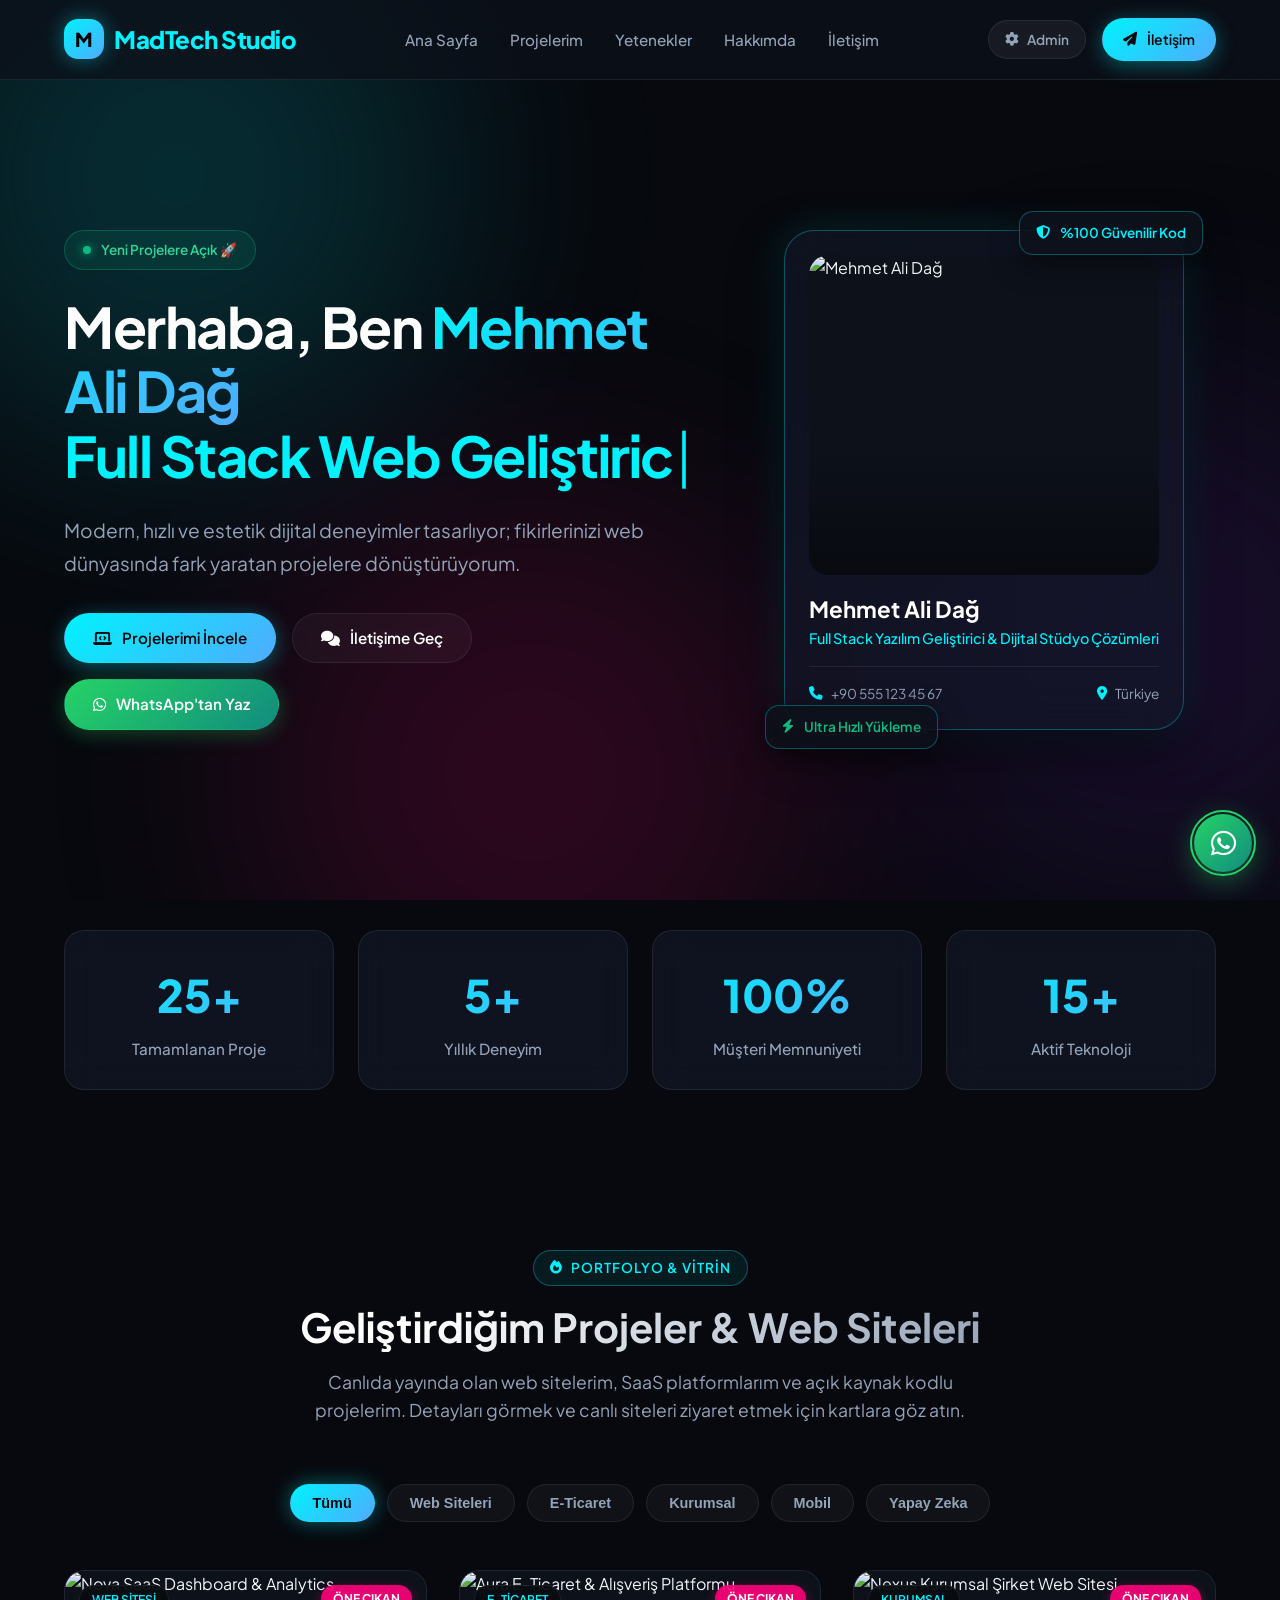
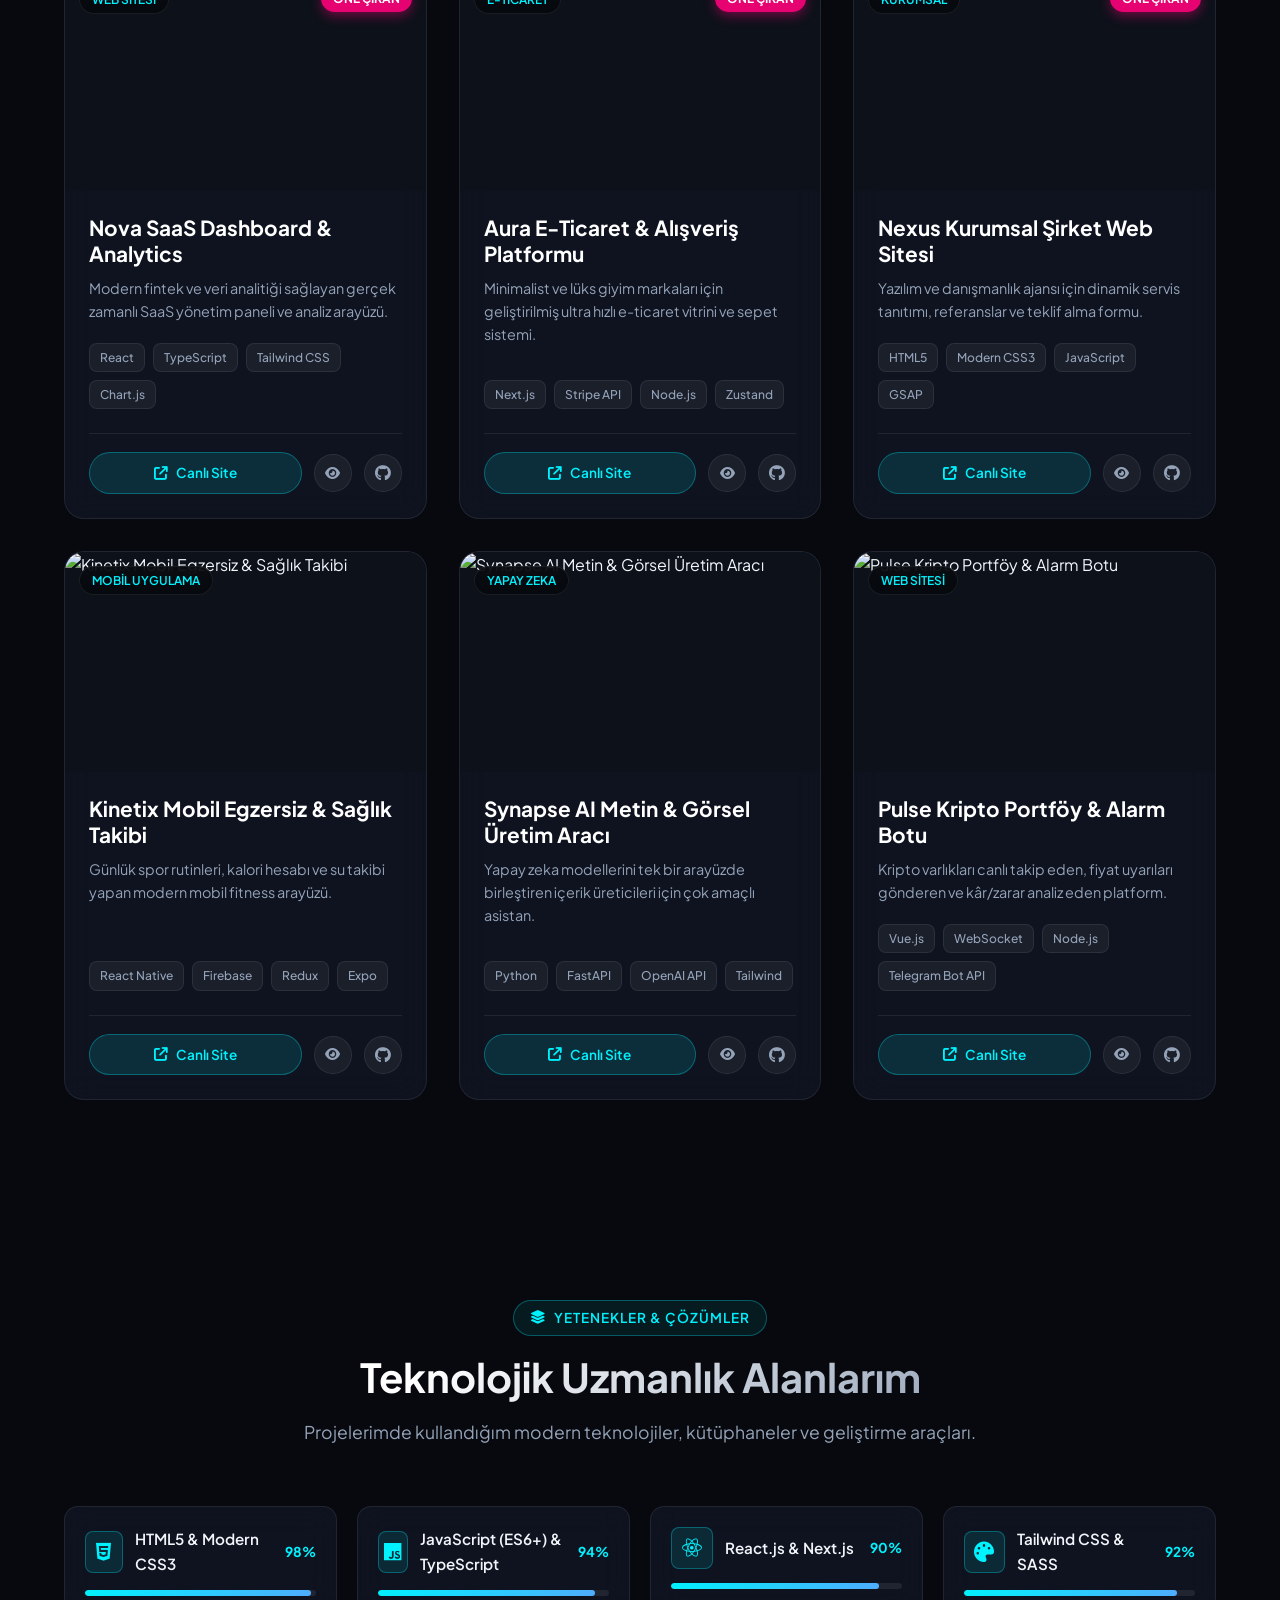
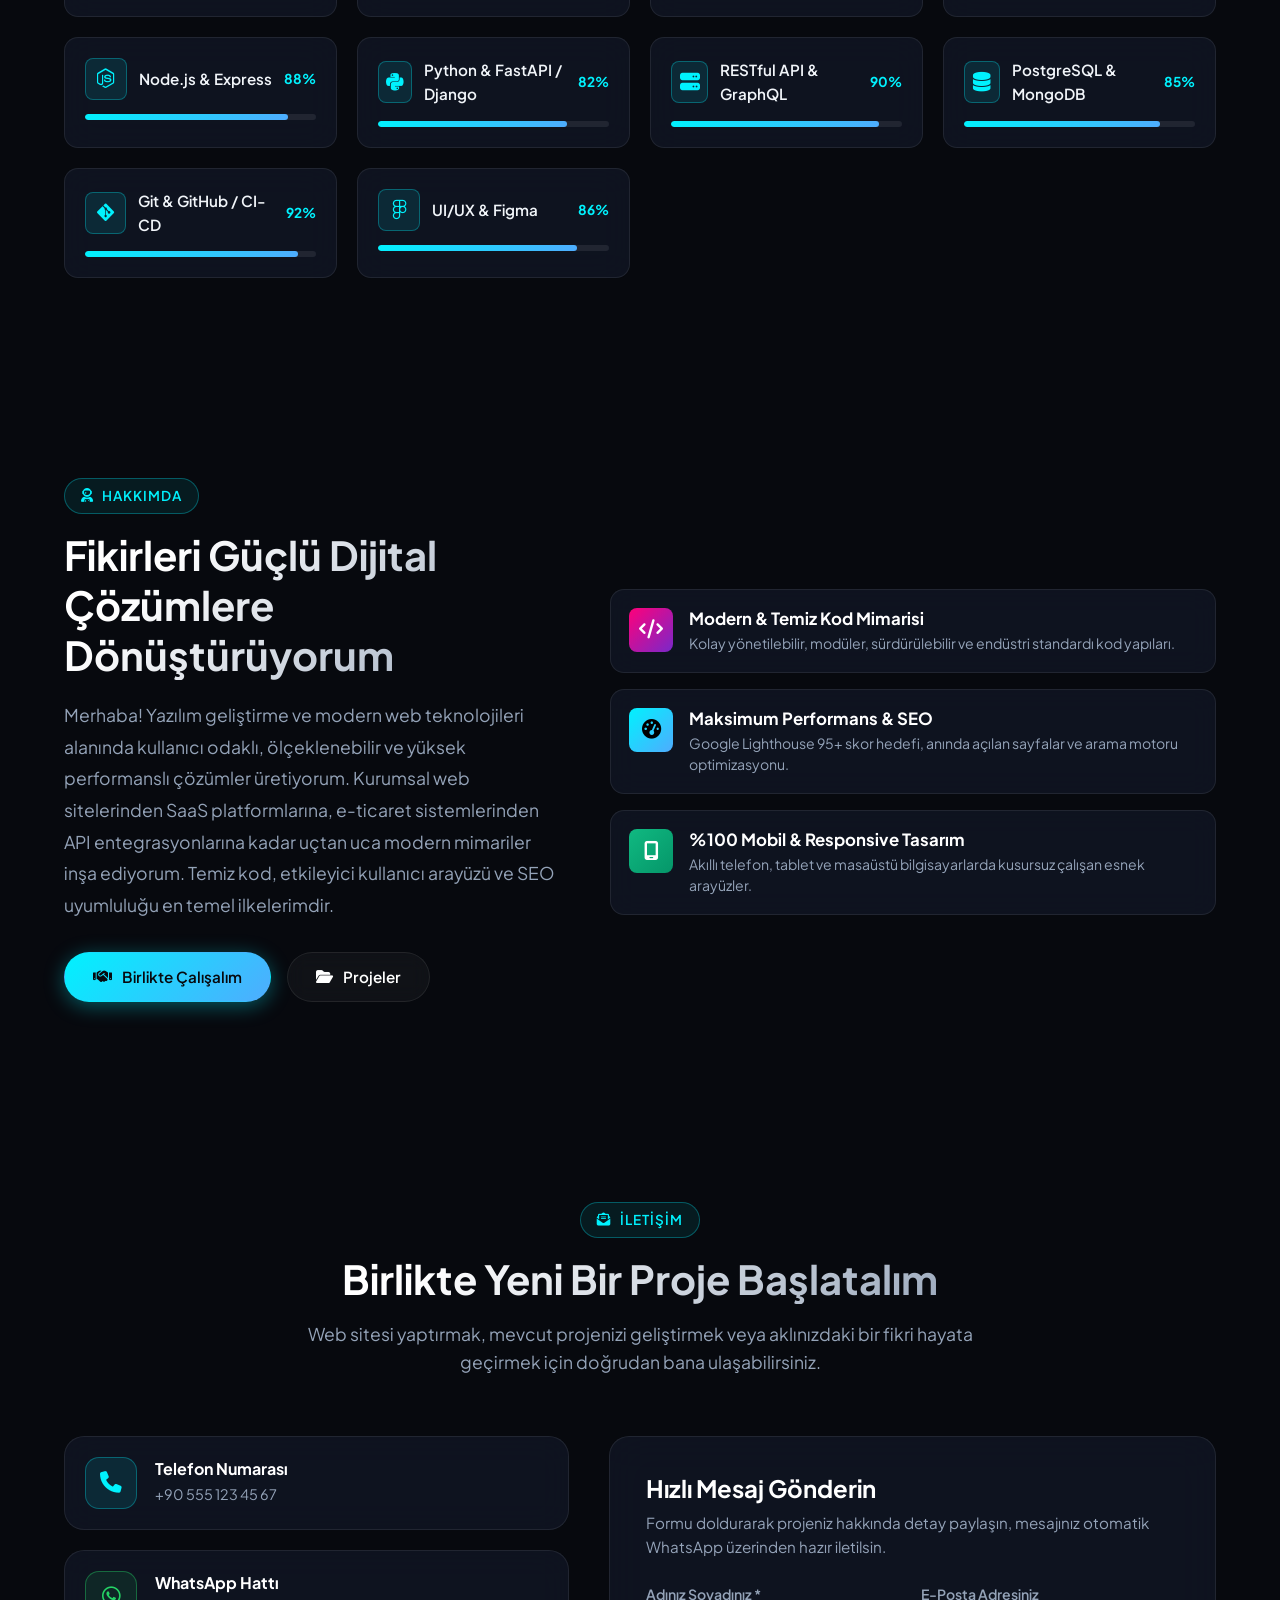
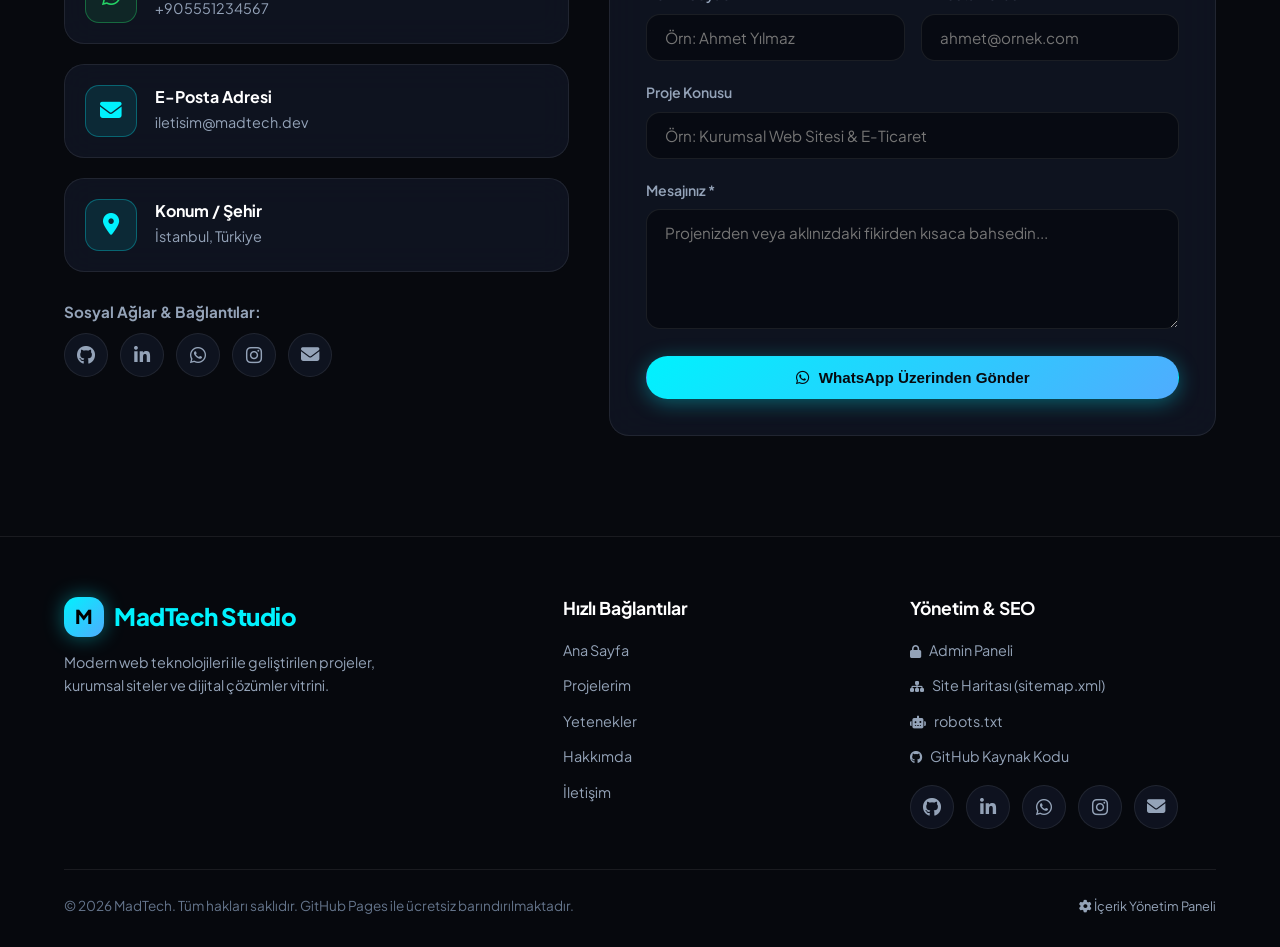
==== commit 4663023e: "chore: update branding and domains to madtechstudio" ====
--- a/index.html
+++ b/index.html
@@ -5,23 +5,23 @@
   <meta name="viewport" content="width=device-width, initial-scale=1.0">
   
   <!-- SEO Meta Tags -->
-  <title>MadTech | Modern Portfolyo & Proje Tanıtım Sitesi</title>
-  <meta name="description" content="MadTech kişisel portfolyo ve proje vitrini. Geliştirdiğim web siteleri, SaaS projeleri, mobil uygulamalar ve iletişim bilgileri.">
-  <meta name="keywords" content="madtech, web geliştirici, portfolyo, web siteleri, yazılım geliştirici, frontend, backend, mehmet ali dağ, github pages">
-  <meta name="author" content="MadTech">
+  <title>MadTech Studio | Modern Portfolyo & Proje Tanıtım Vitrini</title>
+  <meta name="description" content="MadTech Studio kişisel portfolyo ve proje vitrini. Geliştirdiğim web siteleri, SaaS projeleri, mobil uygulamalar ve iletişim bilgileri.">
+  <meta name="keywords" content="madtech, madtech studio, web geliştirici, portfolyo, web siteleri, yazılım geliştirici, frontend, backend, mehmet ali dağ, github pages">
+  <meta name="author" content="MadTech Studio">
   <meta name="robots" content="index, follow">
-  <link rel="canonical" href="https://madtech89.github.io/">
+  <link rel="canonical" href="https://madtechstudio.github.io/">
 
   <!-- Open Graph / Facebook -->
   <meta property="og:type" content="website">
-  <meta property="og:url" content="https://madtech89.github.io/">
-  <meta property="og:title" content="MadTech | Modern Portfolyo & Proje Tanıtım Sitesi">
+  <meta property="og:url" content="https://madtechstudio.github.io/">
+  <meta property="og:title" content="MadTech Studio | Modern Portfolyo & Proje Tanıtım Vitrini">
   <meta property="og:description" content="Geliştirdiğim web siteleri, SaaS projeleri, mobil uygulamalar ve canlı demolar.">
   <meta property="og:image" content="https://images.unsplash.com/photo-1551288049-bebda4e38f71?auto=format&fit=crop&w=1200&q=80">
 
   <!-- Twitter -->
   <meta name="twitter:card" content="summary_large_image">
-  <meta name="twitter:title" content="MadTech | Modern Portfolyo & Proje Tanıtım Sitesi">
+  <meta name="twitter:title" content="MadTech Studio | Modern Portfolyo & Proje Tanıtım Vitrini">
   <meta name="twitter:description" content="Geliştirdiğim web siteleri ve projeleri inceleyin.">
   <meta name="twitter:image" content="https://images.unsplash.com/photo-1551288049-bebda4e38f71?auto=format&fit=crop&w=1200&q=80">
 
@@ -387,7 +387,7 @@
             <li><a href="admin.html"><i class="fa-solid fa-lock" style="font-size: 0.8rem; margin-right: 6px;"></i> Admin Paneli</a></li>
             <li><a href="sitemap.xml" target="_blank"><i class="fa-solid fa-sitemap" style="font-size: 0.8rem; margin-right: 6px;"></i> Site Haritası (sitemap.xml)</a></li>
             <li><a href="robots.txt" target="_blank"><i class="fa-solid fa-robot" style="font-size: 0.8rem; margin-right: 6px;"></i> robots.txt</a></li>
-            <li><a href="https://github.com/madtech89/madtech89.github.io" target="_blank" rel="noopener noreferrer"><i class="fa-brands fa-github" style="font-size: 0.8rem; margin-right: 6px;"></i> GitHub Kaynak Kodu</a></li>
+            <li><a href="https://github.com/madtechstudio/madtechstudio.github.io" target="_blank" rel="noopener noreferrer"><i class="fa-brands fa-github" style="font-size: 0.8rem; margin-right: 6px;"></i> GitHub Kaynak Kodu</a></li>
           </ul>
           <div class="social-links-bar" id="footer-socials" style="margin-top: 16px;"></div>
         </div>
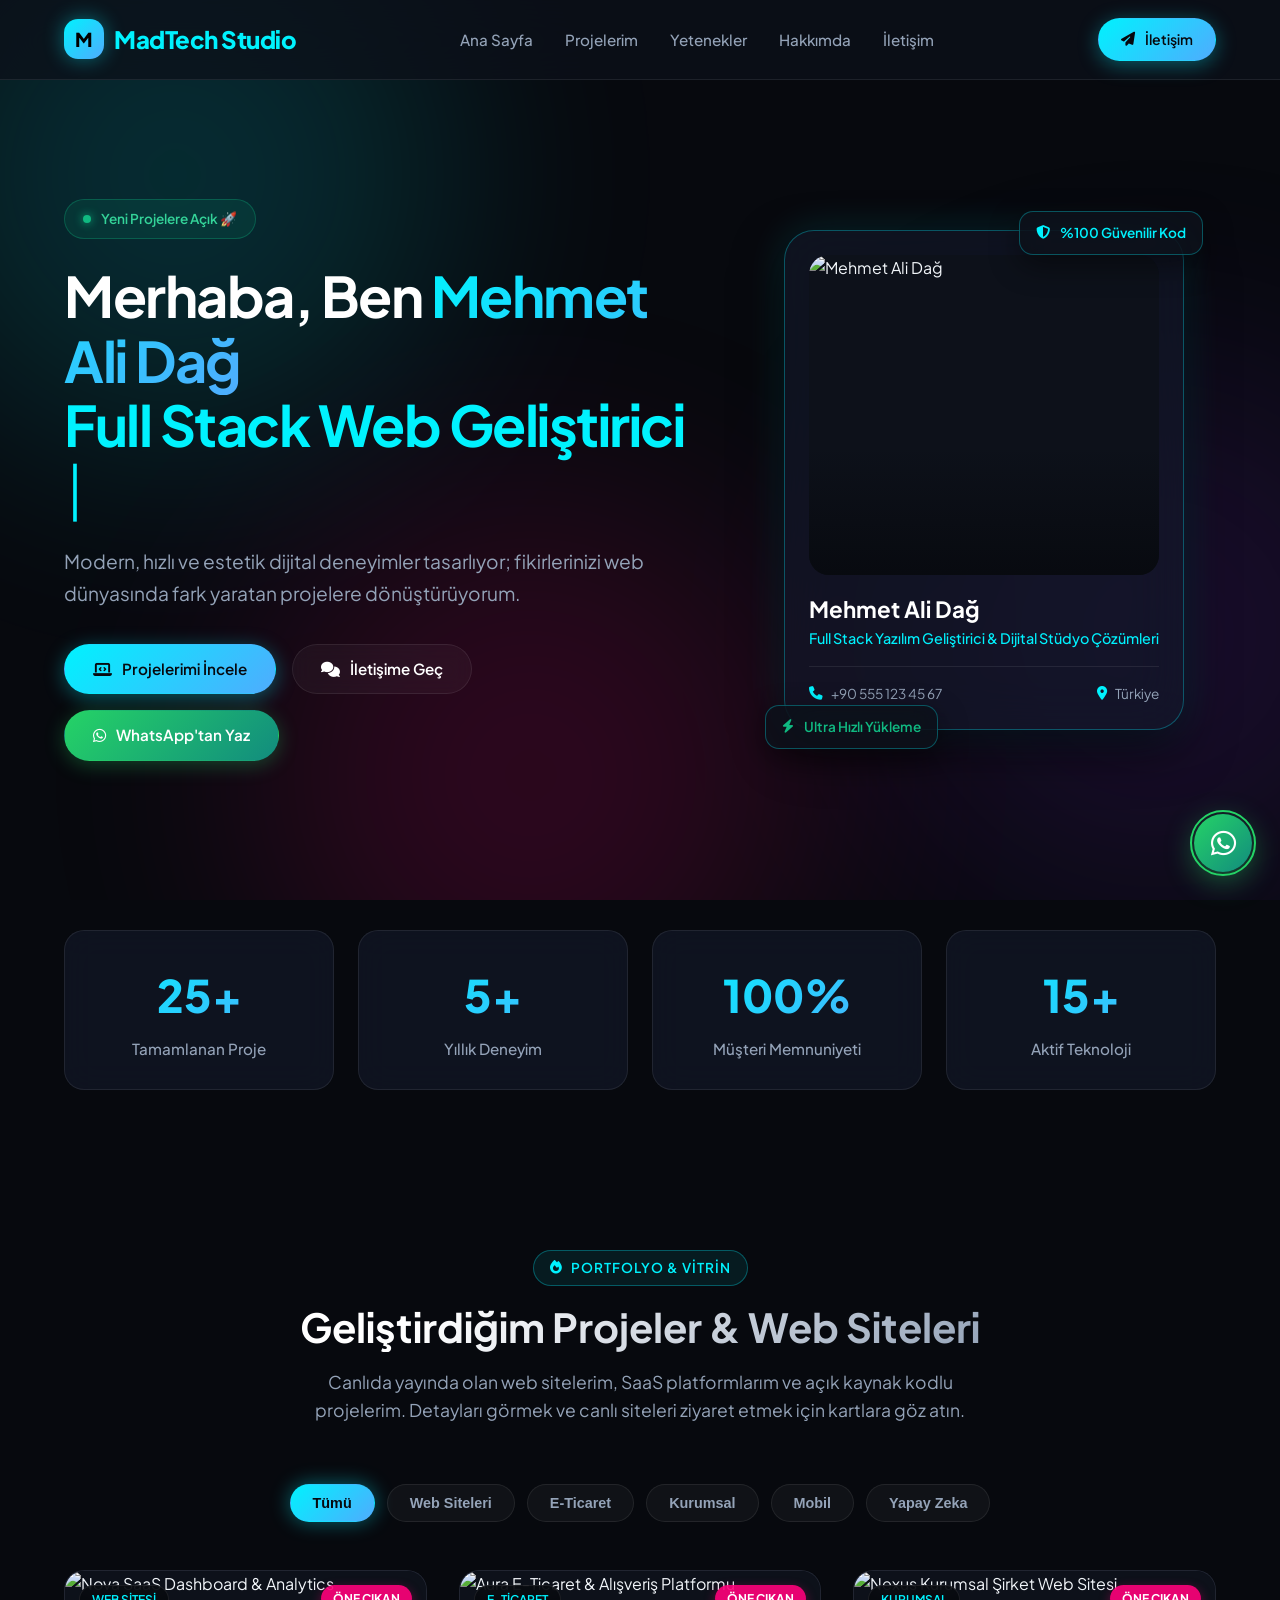
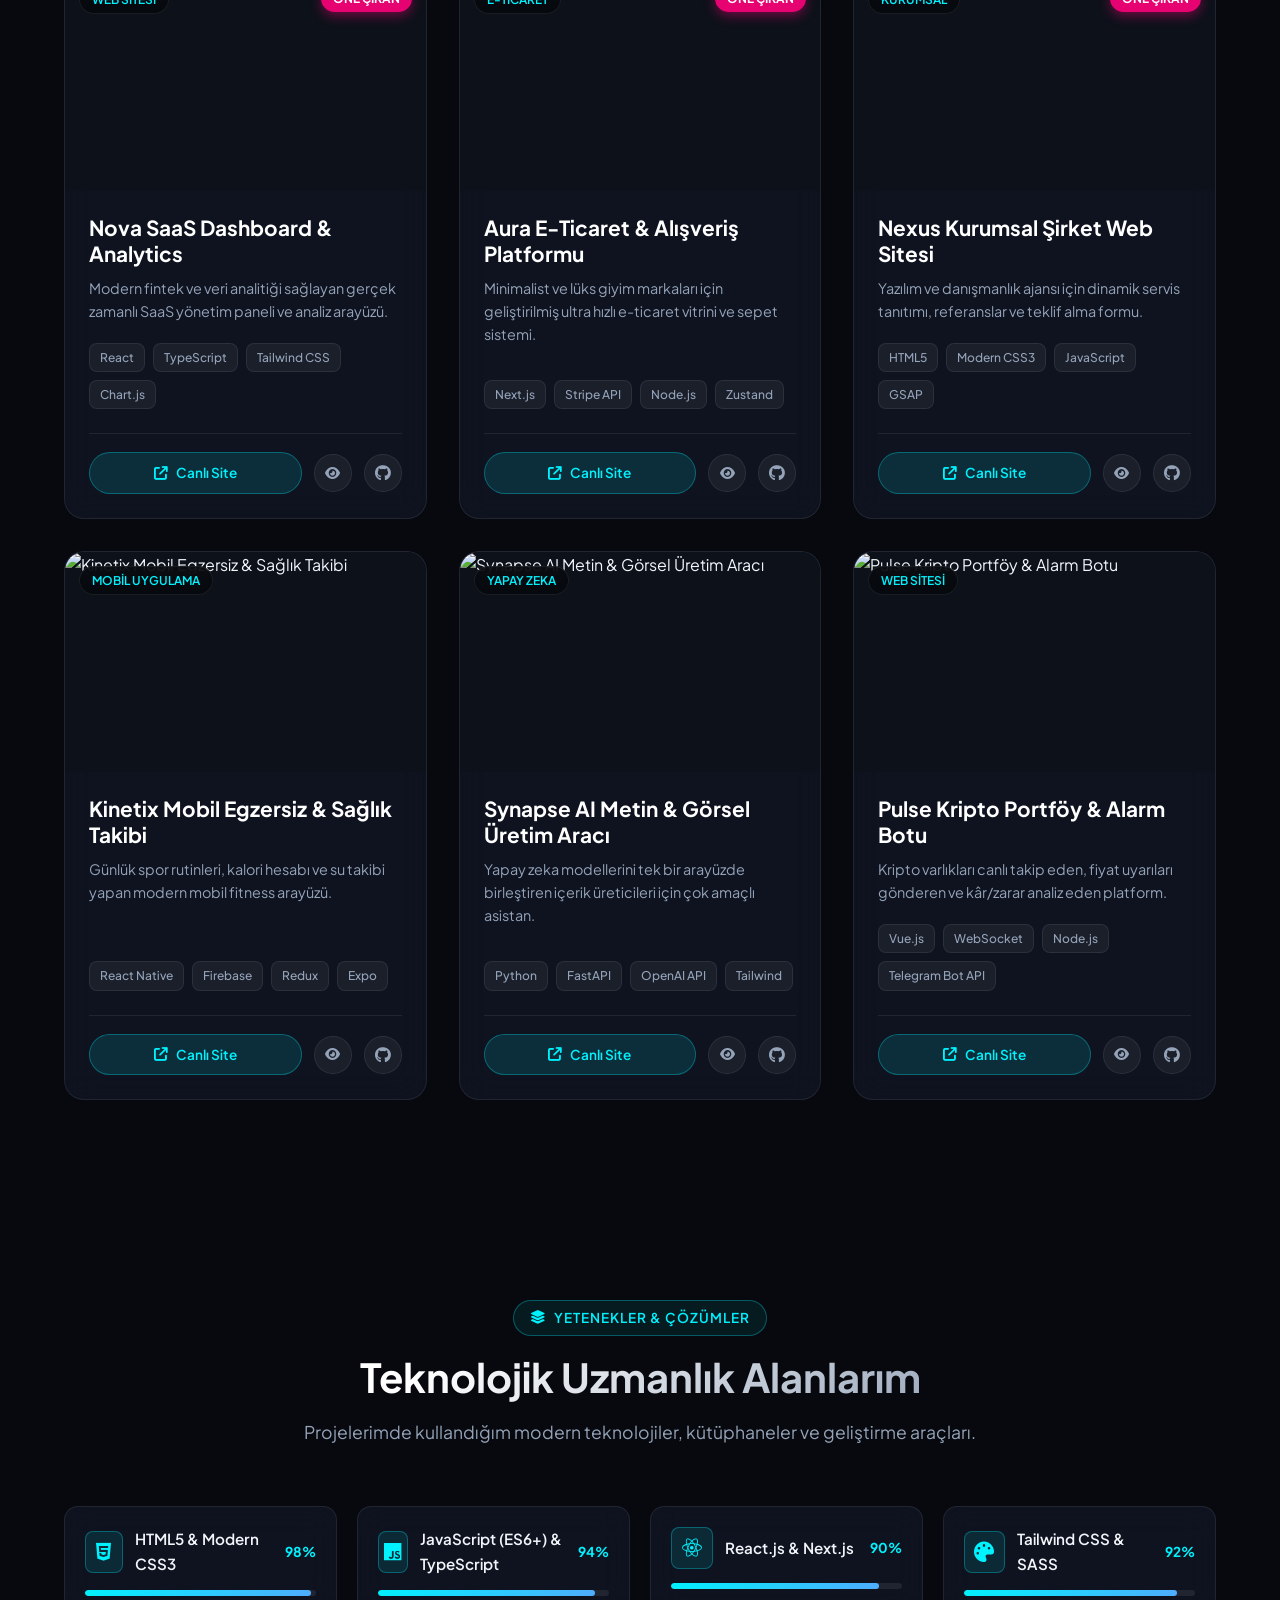
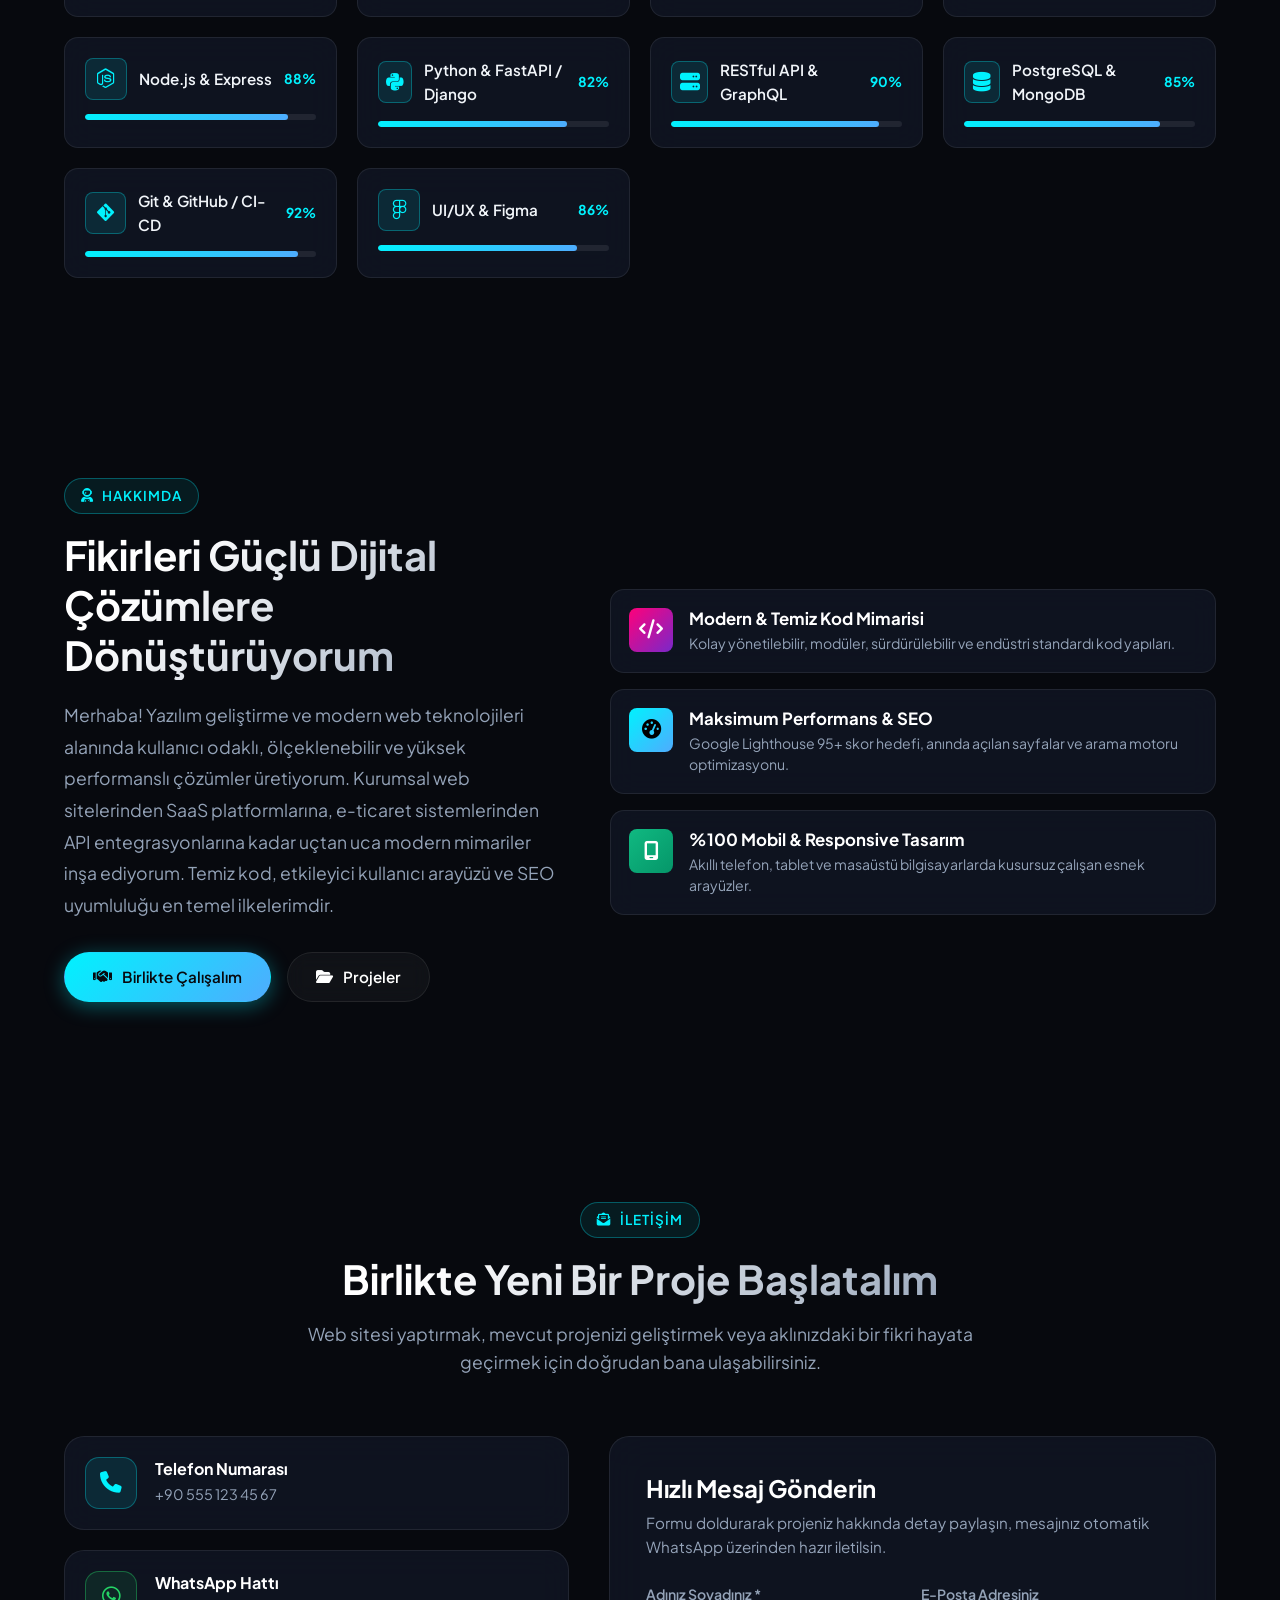
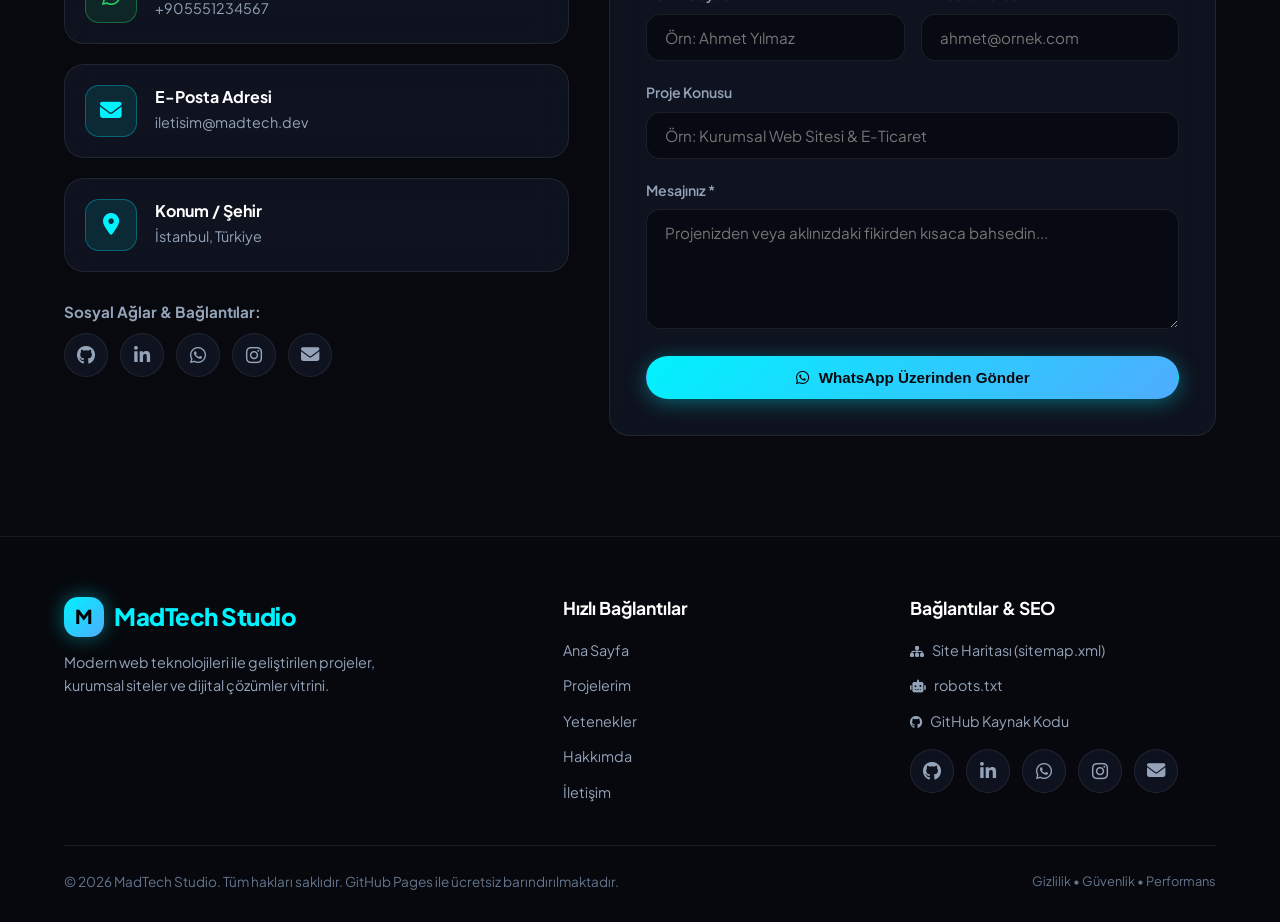
==== commit 1538eb99: "sec: remove public admin buttons, enhance PIN security and add stealth shortcuts" ====
--- a/index.html
+++ b/index.html
@@ -63,10 +63,7 @@
       </ul>
 
       <div class="nav-actions">
-        <a href="admin.html" class="btn-admin-link" id="btn-nav-admin" title="Yönetim Paneli">
-          <i class="fa-solid fa-gear"></i> Admin
-        </a>
-        <a href="#contact" class="btn btn-primary" id="btn-nav-cta" style="padding: 9px 20px; font-size: 0.88rem;">
+        <a href="#contact" class="btn btn-primary" id="btn-nav-cta" style="padding: 9px 22px; font-size: 0.88rem;">
           <i class="fa-solid fa-paper-plane"></i> İletişim
         </a>
         <button class="hamburger" id="hamburger-btn" aria-label="Menüyü Aç/Kapat">
@@ -382,9 +379,8 @@
         </div>
 
         <div class="footer-col">
-          <h4>Yönetim & SEO</h4>
+          <h4>Bağlantılar & SEO</h4>
           <ul class="footer-links">
-            <li><a href="admin.html"><i class="fa-solid fa-lock" style="font-size: 0.8rem; margin-right: 6px;"></i> Admin Paneli</a></li>
             <li><a href="sitemap.xml" target="_blank"><i class="fa-solid fa-sitemap" style="font-size: 0.8rem; margin-right: 6px;"></i> Site Haritası (sitemap.xml)</a></li>
             <li><a href="robots.txt" target="_blank"><i class="fa-solid fa-robot" style="font-size: 0.8rem; margin-right: 6px;"></i> robots.txt</a></li>
             <li><a href="https://github.com/madtechstudio/madtechstudio.github.io" target="_blank" rel="noopener noreferrer"><i class="fa-brands fa-github" style="font-size: 0.8rem; margin-right: 6px;"></i> GitHub Kaynak Kodu</a></li>
@@ -394,11 +390,9 @@
       </div>
 
       <div class="footer-bottom">
-        <div>&copy; <span id="current-year"></span> MadTech. Tüm hakları saklıdır. GitHub Pages ile ücretsiz barındırılmaktadır.</div>
-        <div>
-          <a href="admin.html" style="color: var(--text-muted); font-size: 0.8rem;">
-            <i class="fa-solid fa-gear"></i> İçerik Yönetim Paneli
-          </a>
+        <div>&copy; <span id="current-year"></span> MadTech Studio. Tüm hakları saklıdır. GitHub Pages ile ücretsiz barındırılmaktadır.</div>
+        <div style="color: var(--text-dim); font-size: 0.8rem;">
+          Gizlilik &bull; Güvenlik &bull; Performans
         </div>
       </div>
     </div>
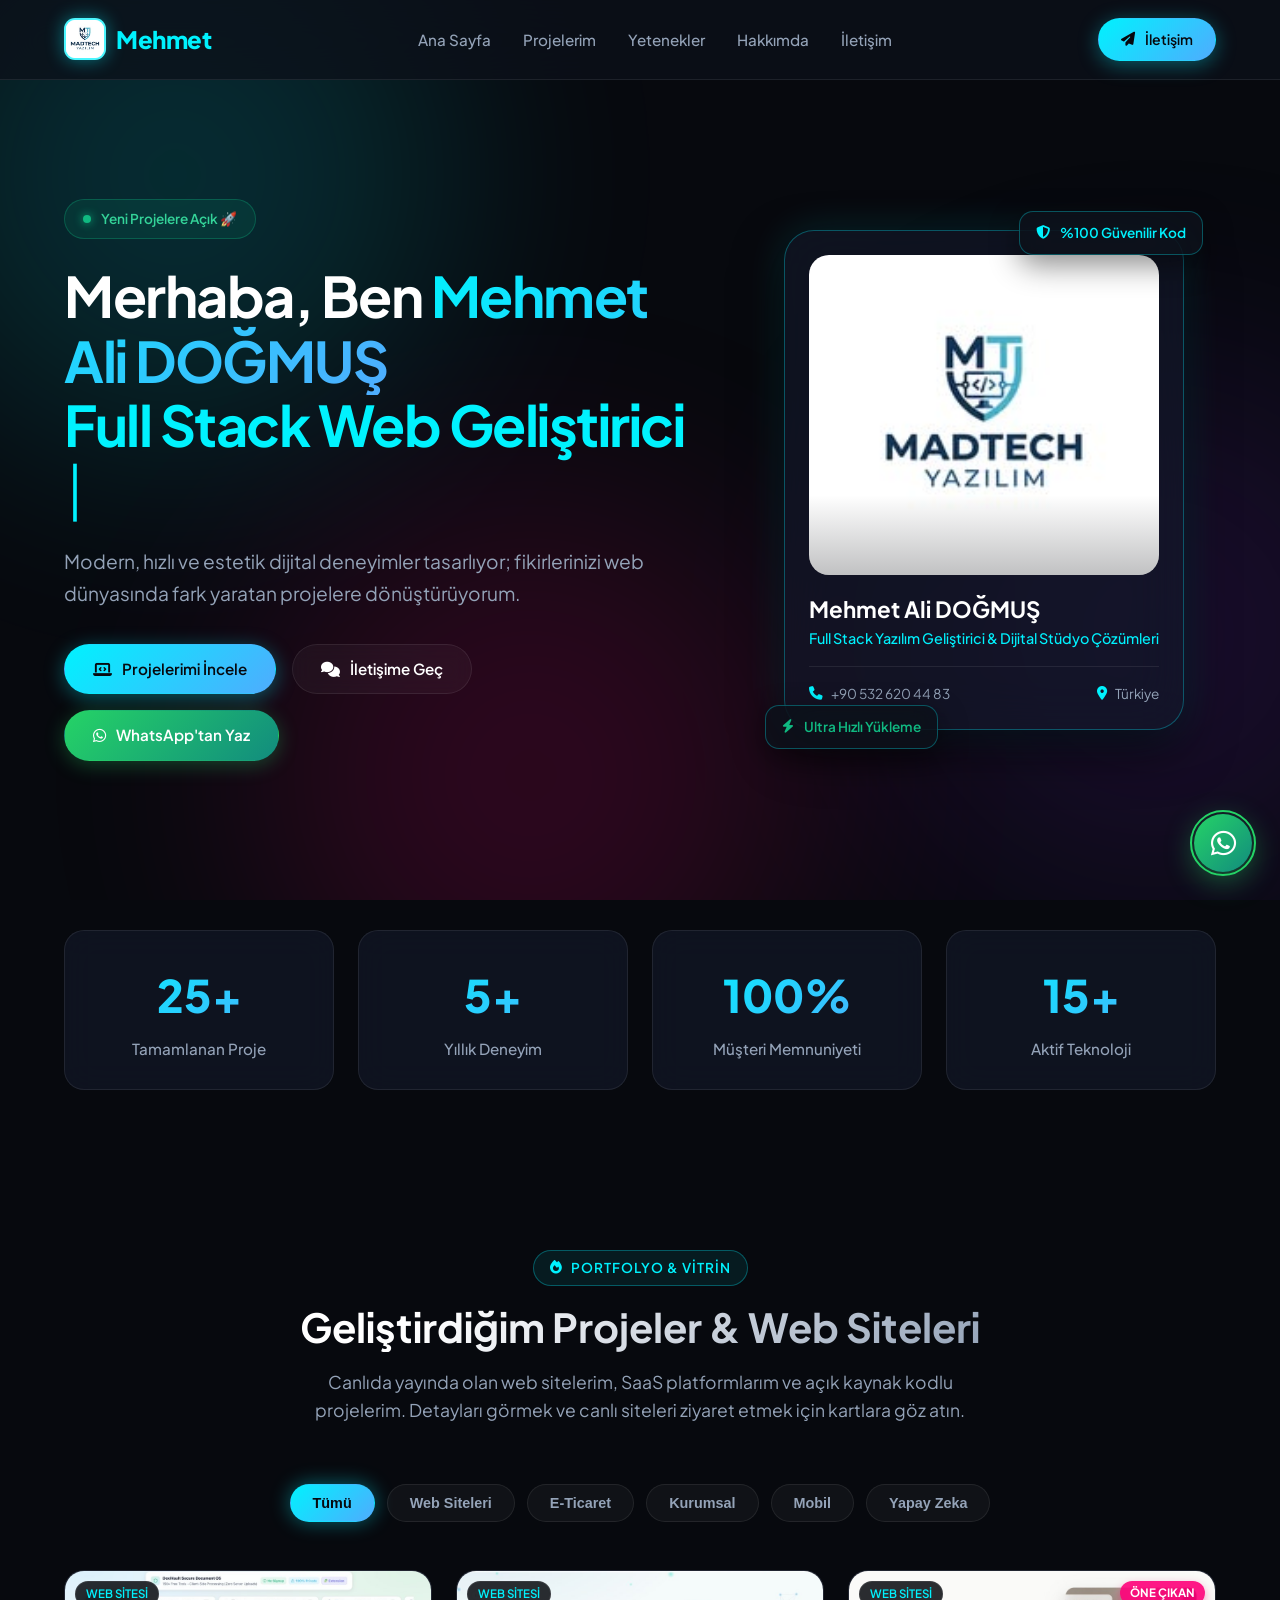
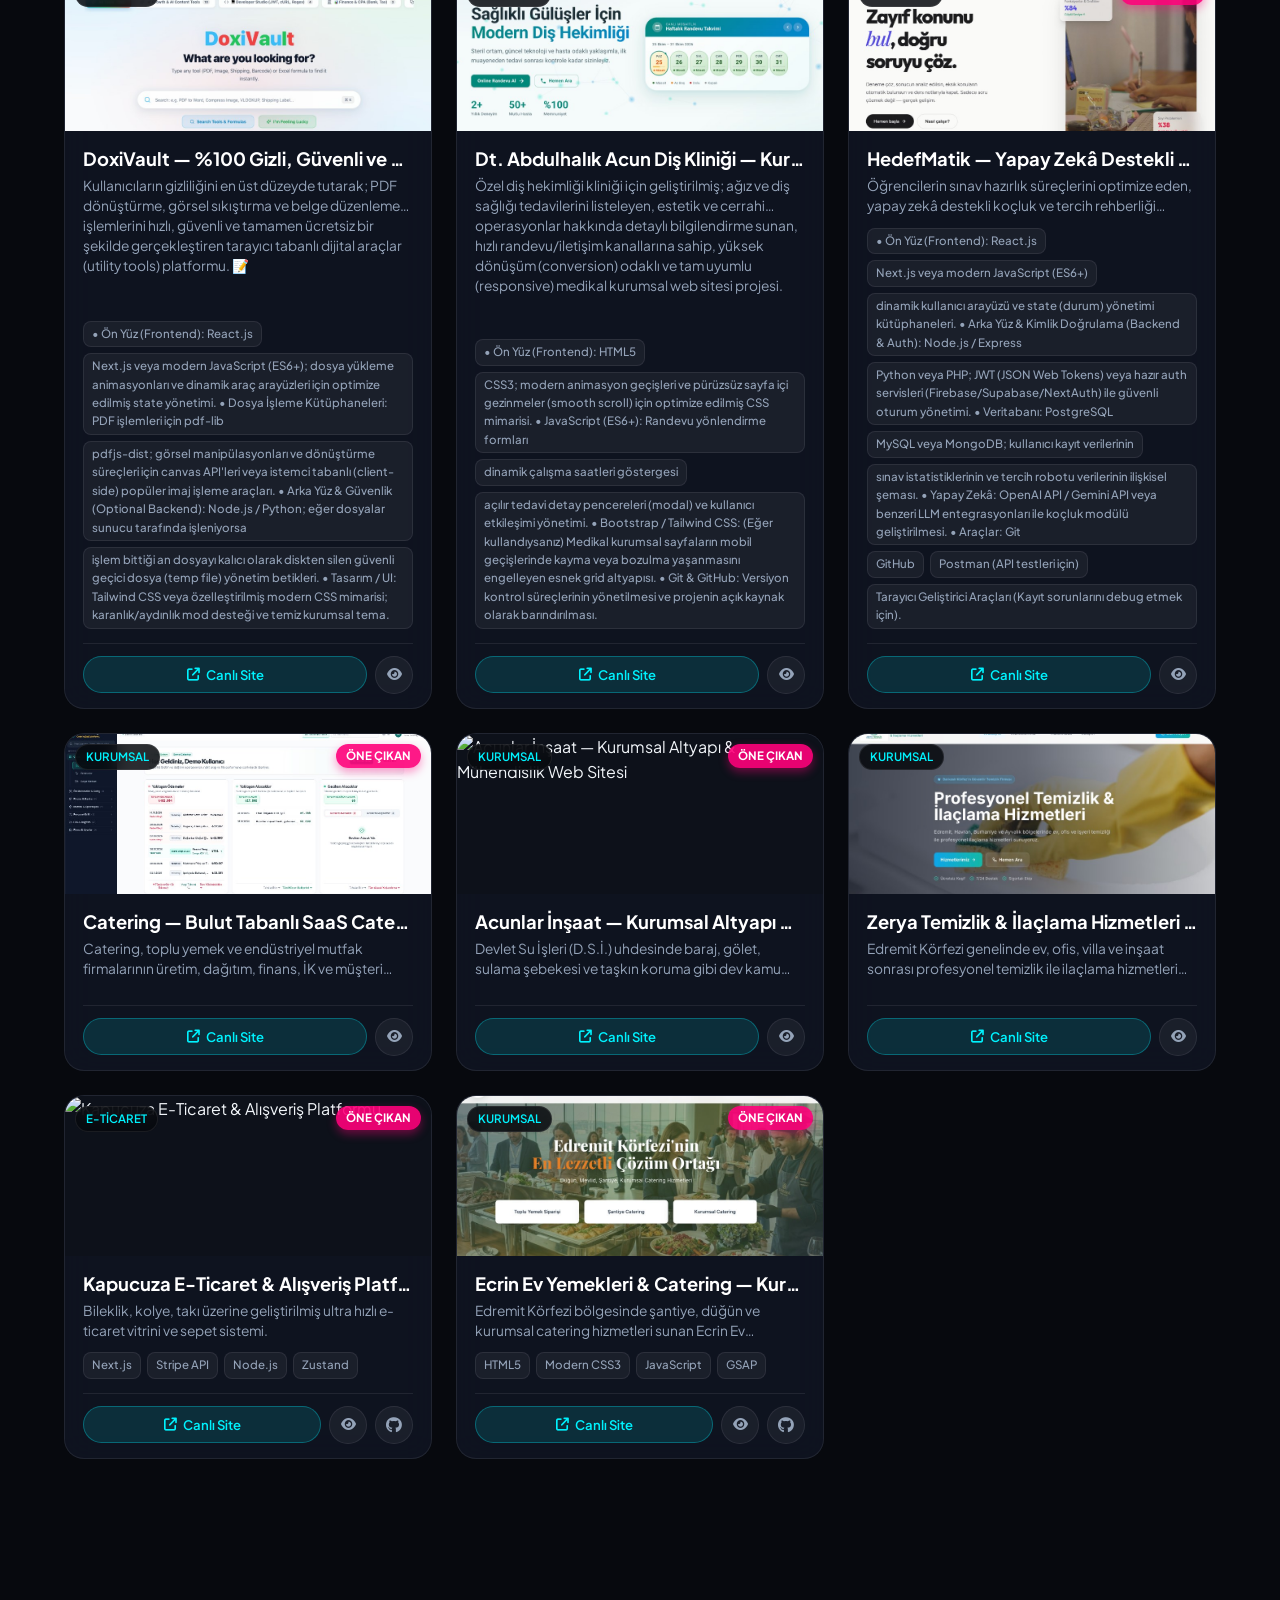
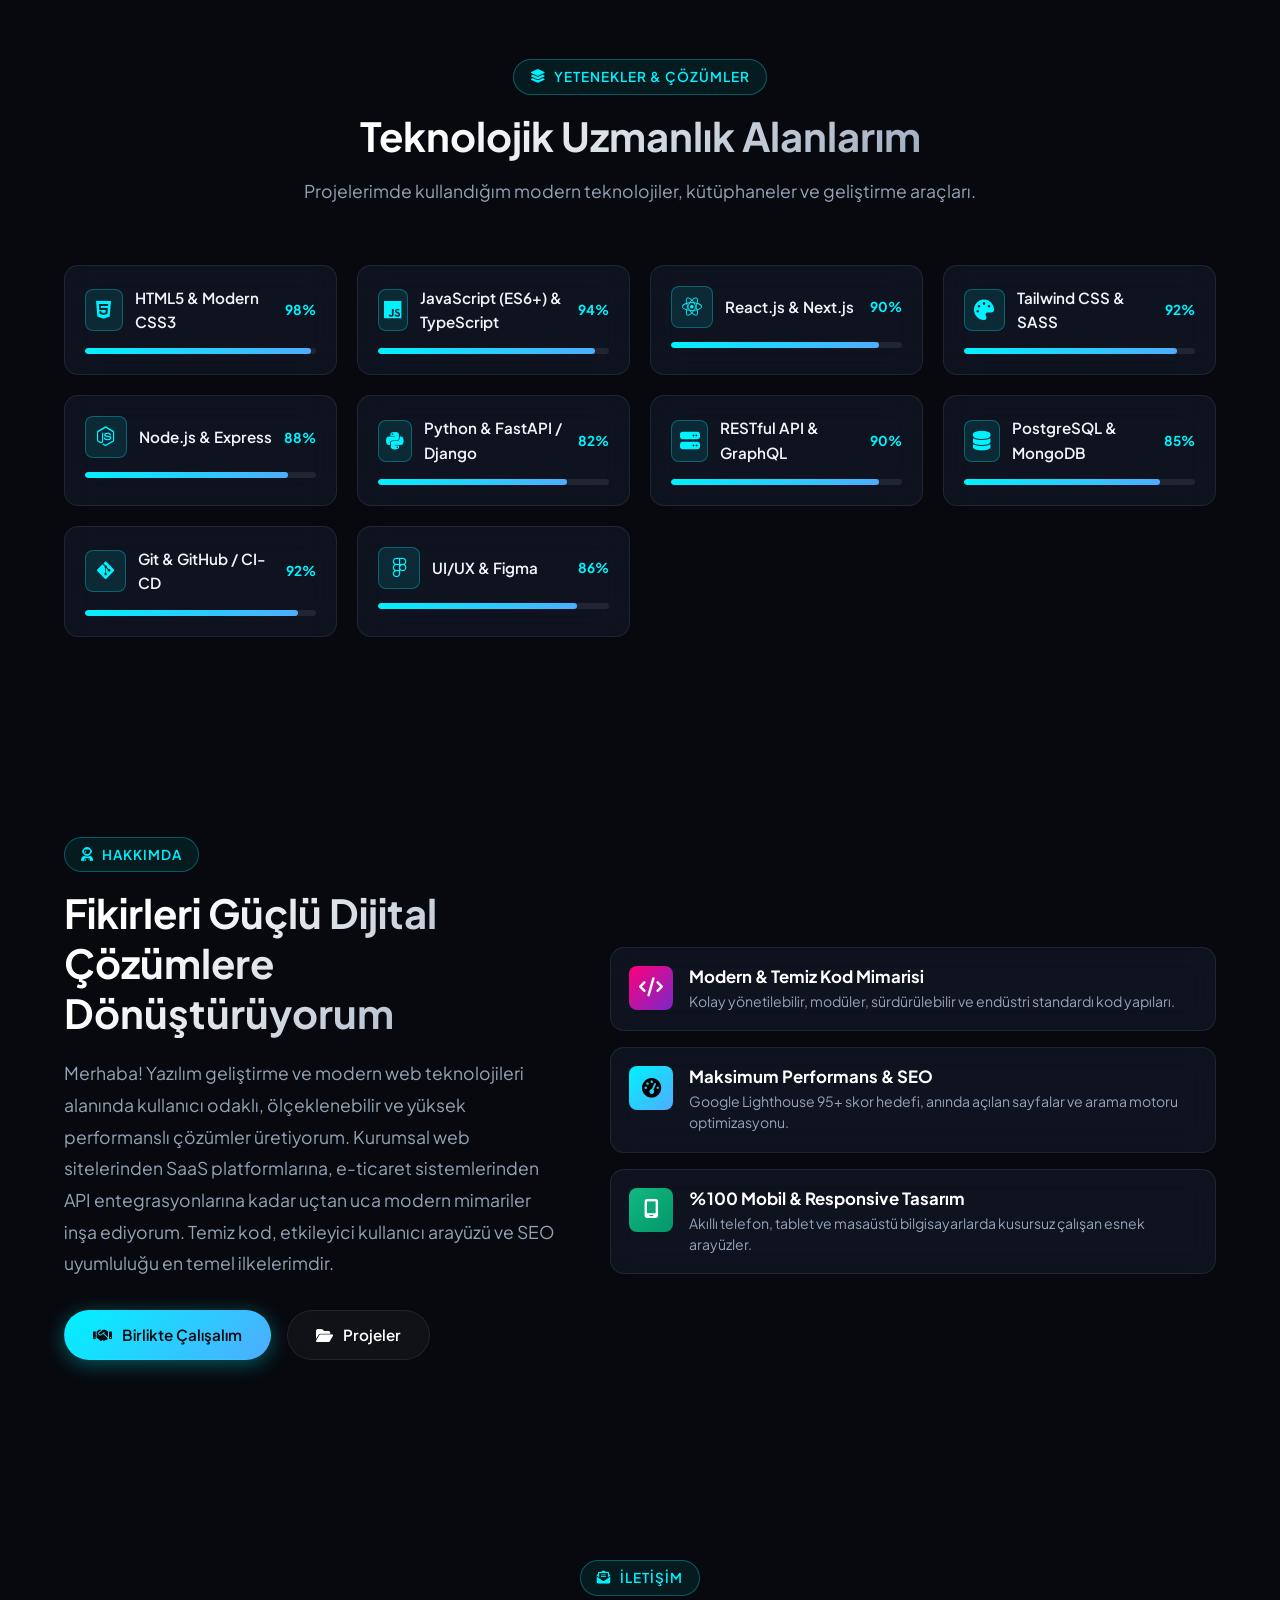
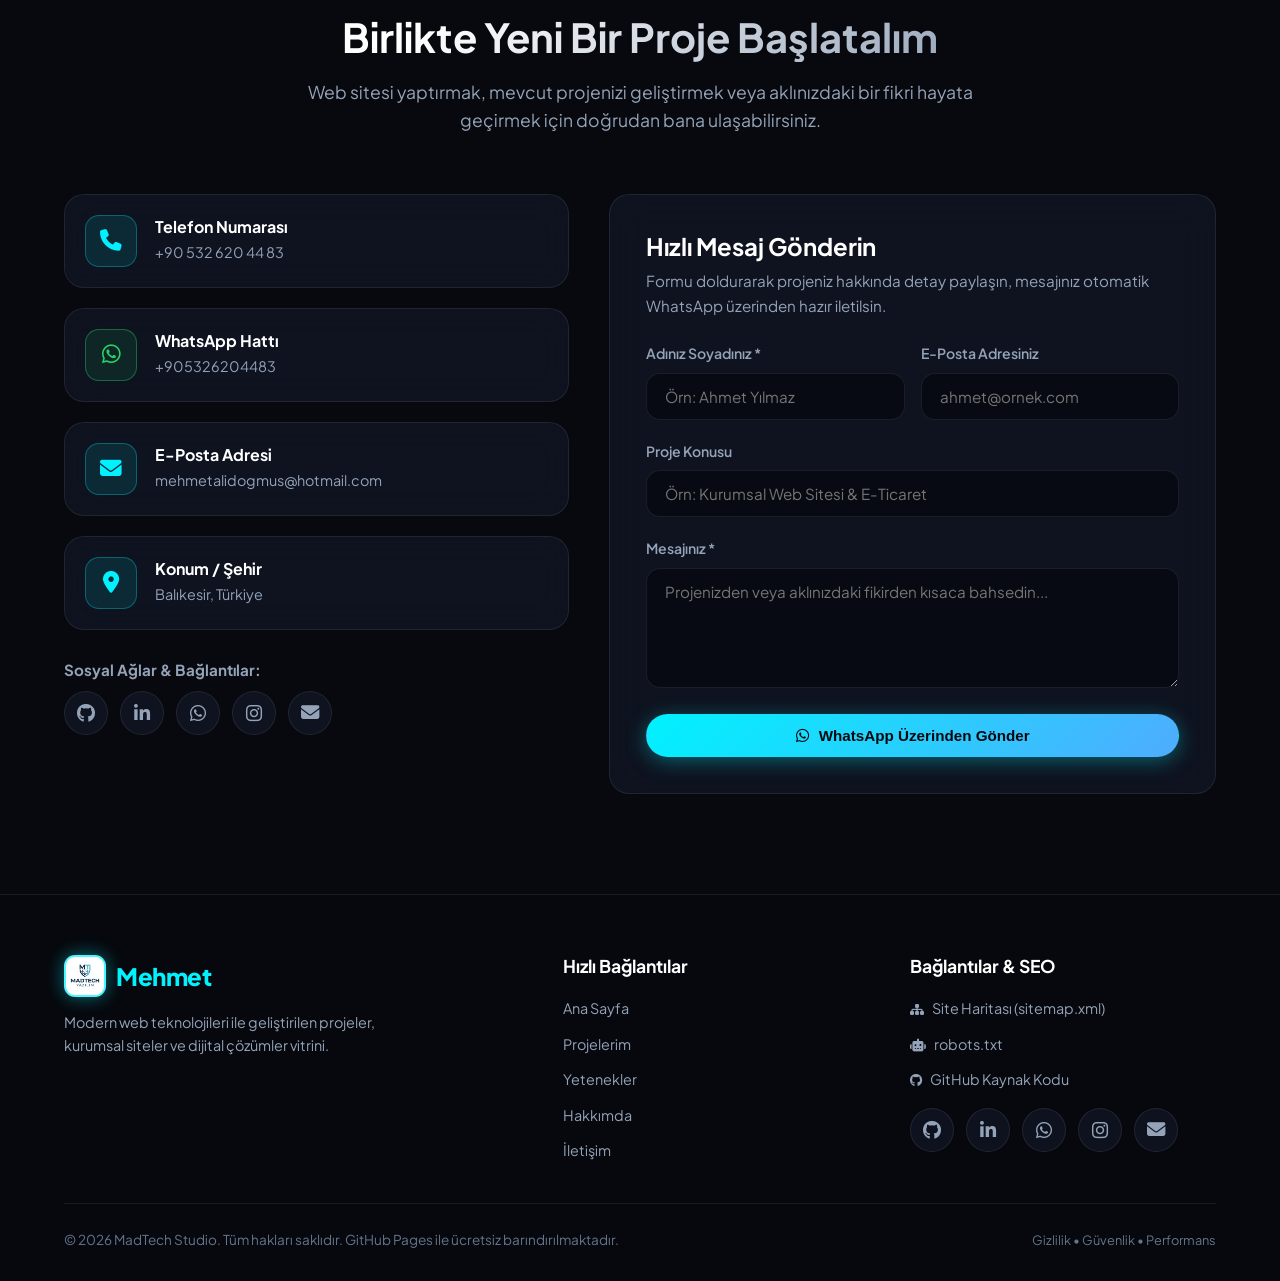
==== commit 225b851d: "feat: integrate official @madtechyazilim instagram logo as brand logo, favicon, and avatar" ====
--- a/index.html
+++ b/index.html
@@ -17,16 +17,16 @@
   <meta property="og:url" content="https://madtechstudio.github.io/">
   <meta property="og:title" content="MadTech Studio | Modern Portfolyo & Proje Tanıtım Vitrini">
   <meta property="og:description" content="Geliştirdiğim web siteleri, SaaS projeleri, mobil uygulamalar ve canlı demolar.">
-  <meta property="og:image" content="https://images.unsplash.com/photo-1551288049-bebda4e38f71?auto=format&fit=crop&w=1200&q=80">
+  <meta property="og:image" content="https://madtechstudio.github.io/assets/logo.jpg">
 
   <!-- Twitter -->
   <meta name="twitter:card" content="summary_large_image">
   <meta name="twitter:title" content="MadTech Studio | Modern Portfolyo & Proje Tanıtım Vitrini">
   <meta name="twitter:description" content="Geliştirdiğim web siteleri ve projeleri inceleyin.">
-  <meta name="twitter:image" content="https://images.unsplash.com/photo-1551288049-bebda4e38f71?auto=format&fit=crop&w=1200&q=80">
+  <meta name="twitter:image" content="https://madtechstudio.github.io/assets/logo.jpg">
 
   <!-- Favicon -->
-  <link rel="icon" type="image/svg+xml" href="data:image/svg+xml,<svg xmlns='http://www.w3.org/2000/svg' viewBox='0 0 100 100'><rect width='100' height='100' rx='25' fill='%2300f2fe'/><text y='65' x='50' text-anchor='middle' font-size='50' font-family='sans-serif' font-weight='900' fill='%2307090e'>M</text></svg>">
+  <link rel="icon" type="image/jpeg" href="assets/logo.jpg">
 
   <!-- Google Fonts & Font Awesome 6 -->
   <link rel="preconnect" href="https://fonts.googleapis.com">
@@ -50,7 +50,9 @@
   <header class="navbar" id="navbar">
     <div class="container nav-container">
       <a href="#hero" class="logo" id="nav-brand-logo">
-        <div class="logo-badge">M</div>
+        <div class="logo-badge" id="nav-logo-badge" title="MadTech Studio">
+          <img src="assets/logo.jpg" alt="MadTech Logo" class="logo-img" id="nav-logo-img">
+        </div>
         <div class="logo-text"><span id="brand-name">MadTech</span></div>
       </a>
 
@@ -117,7 +119,7 @@
             </div>
 
             <div class="avatar-wrapper">
-              <img src="https://images.unsplash.com/photo-1507003211169-0a1dd7228f2d?auto=format&fit=crop&w=600&q=80" alt="MadTech Profil" id="profile-avatar">
+              <img src="assets/logo.jpg" alt="MadTech Profil" id="profile-avatar">
               <div class="avatar-overlay-gradient"></div>
             </div>
 
@@ -359,7 +361,9 @@
       <div class="footer-grid">
         <div class="footer-col">
           <div class="logo" style="margin-bottom: 14px;">
-            <div class="logo-badge">M</div>
+            <div class="logo-badge" id="footer-logo-badge">
+              <img src="assets/logo.jpg" alt="MadTech Logo" class="logo-img" id="footer-logo-img">
+            </div>
             <div class="logo-text"><span id="brand-name-footer">MadTech</span></div>
           </div>
           <p style="color: var(--text-muted); font-size: 0.9rem; max-width: 320px; line-height: 1.6;">
--- a/css/style.css
+++ b/css/style.css
@@ -232,14 +232,29 @@
   display: inline-flex;
   align-items: center;
   justify-content: center;
-  width: 40px;
-  height: 40px;
-  border-radius: var(--radius-md);
-  background: var(--grad-primary);
-  color: #000;
-  font-size: 1.2rem;
-  font-weight: 900;
-  box-shadow: 0 0 20px rgba(0, 242, 254, 0.4);
+  width: 42px;
+  height: 42px;
+  border-radius: 11px;
+  background: #ffffff;
+  overflow: hidden;
+  box-shadow: 0 0 18px rgba(0, 242, 254, 0.45);
+  border: 2px solid rgba(0, 242, 254, 0.7);
+  cursor: pointer;
+  transition: transform var(--transition-normal), box-shadow var(--transition-normal), border-color var(--transition-normal);
+  flex-shrink: 0;
+}
+
+.logo-badge:hover {
+  transform: scale(1.08);
+  border-color: var(--primary);
+  box-shadow: 0 0 28px rgba(0, 242, 254, 0.85);
+}
+
+.logo-badge img, .logo-img {
+  width: 100%;
+  height: 100%;
+  object-fit: cover;
+  display: block;
 }
 
 .logo-text span {
@@ -510,6 +525,22 @@
   transition: var(--transition-slow);
 }
 
+.avatar-wrapper.has-logo-avatar,
+.avatar-wrapper:has(img[src*="logo.jpg"]) {
+  background: #ffffff;
+}
+
+.avatar-wrapper.has-logo-avatar img,
+.avatar-wrapper img[src*="logo.jpg"] {
+  object-fit: contain;
+  padding: 28px;
+}
+
+.avatar-wrapper.has-logo-avatar .avatar-overlay-gradient,
+.avatar-wrapper:has(img[src*="logo.jpg"]) .avatar-overlay-gradient {
+  background: linear-gradient(180deg, transparent 75%, rgba(7, 9, 14, 0.25) 100%);
+}
+
 .profile-card-3d:hover .avatar-wrapper img {
   transform: scale(1.05);
 }
@@ -671,8 +702,8 @@
 
 .projects-grid {
   display: grid;
-  grid-template-columns: repeat(auto-fill, minmax(360px, 1fr));
-  gap: 32px;
+  grid-template-columns: repeat(auto-fill, minmax(310px, 1fr));
+  gap: 24px;
 }
 
 .project-card {
@@ -688,7 +719,7 @@
 }
 
 .project-card:hover {
-  transform: translateY(-8px);
+  transform: translateY(-6px);
   border-color: var(--border-glow);
   box-shadow: var(--shadow-lg), 0 0 30px rgba(0, 242, 254, 0.2);
 }
@@ -696,7 +727,7 @@
 .project-img-box {
   position: relative;
   width: 100%;
-  height: 220px;
+  height: 160px;
   overflow: hidden;
   background: #0d111a;
 }
@@ -709,51 +740,55 @@
 }
 
 .project-card:hover .project-img-box img {
-  transform: scale(1.08);
+  transform: scale(1.06);
 }
 
 .project-badge-featured {
   position: absolute;
-  top: 14px;
-  right: 14px;
+  top: 10px;
+  right: 10px;
   background: rgba(255, 0, 122, 0.9);
   color: #fff;
-  font-size: 0.75rem;
+  font-size: 0.72rem;
   font-weight: 700;
-  padding: 4px 12px;
+  padding: 3px 10px;
   border-radius: var(--radius-full);
-  box-shadow: 0 4px 12px rgba(255, 0, 122, 0.4);
+  box-shadow: 0 4px 10px rgba(255, 0, 122, 0.4);
   z-index: 2;
   text-transform: uppercase;
 }
 
 .project-category-tag {
   position: absolute;
-  top: 14px;
-  left: 14px;
+  top: 10px;
+  left: 10px;
   background: rgba(7, 9, 14, 0.85);
   backdrop-filter: blur(8px);
   border: 1px solid var(--border-subtle);
   color: var(--primary);
-  font-size: 0.75rem;
+  font-size: 0.72rem;
   font-weight: 600;
-  padding: 4px 12px;
+  padding: 3px 10px;
   border-radius: var(--radius-full);
   z-index: 2;
   text-transform: uppercase;
 }
 
 .project-body {
-  padding: 24px;
+  padding: 16px 18px 14px 18px;
   display: flex;
   flex-direction: column;
   flex-grow: 1;
 }
 
 .project-title {
-  font-size: 1.3rem;
-  margin-bottom: 10px;
-  transition: var(--transition);
+  font-size: 1.15rem;
+  font-weight: 700;
+  margin-bottom: 6px;
+  transition: var(--transition);
+  white-space: nowrap;
+  overflow: hidden;
+  text-overflow: ellipsis;
 }
 
 .project-card:hover .project-title {
@@ -762,25 +797,31 @@
 
 .project-summary {
   color: var(--text-muted);
-  font-size: 0.9rem;
-  line-height: 1.6;
-  margin-bottom: 20px;
+  font-size: 0.86rem;
+  line-height: 1.45;
+  margin-bottom: 12px;
+  display: -webkit-box;
+  -webkit-line-clamp: 2;
+  -webkit-box-orient: vertical;
+  overflow: hidden;
+  text-overflow: ellipsis;
+  min-height: 2.5em;
   flex-grow: 1;
 }
 
 .project-techs {
   display: flex;
   flex-wrap: wrap;
-  gap: 8px;
-  margin-bottom: 24px;
+  gap: 6px;
+  margin-bottom: 14px;
 }
 
 .tech-badge {
   background: rgba(255, 255, 255, 0.05);
   border: 1px solid var(--border-subtle);
-  padding: 4px 10px;
+  padding: 3px 8px;
   border-radius: var(--radius-sm);
-  font-size: 0.75rem;
+  font-size: 0.72rem;
   color: var(--text-muted);
   font-weight: 500;
 }
@@ -788,24 +829,24 @@
 .project-actions {
   display: flex;
   align-items: center;
-  gap: 12px;
-  padding-top: 18px;
+  gap: 8px;
+  padding-top: 12px;
   border-top: 1px solid var(--border-subtle);
 }
 
 .btn-card-primary {
   flex: 1;
-  padding: 9px 16px;
+  padding: 7px 12px;
   background: rgba(0, 242, 254, 0.12);
   border: 1px solid var(--border-glow);
   border-radius: var(--radius-full);
   color: var(--primary);
-  font-size: 0.85rem;
+  font-size: 0.82rem;
   font-weight: 600;
   display: inline-flex;
   align-items: center;
   justify-content: center;
-  gap: 8px;
+  gap: 6px;
   transition: var(--transition);
 }
 
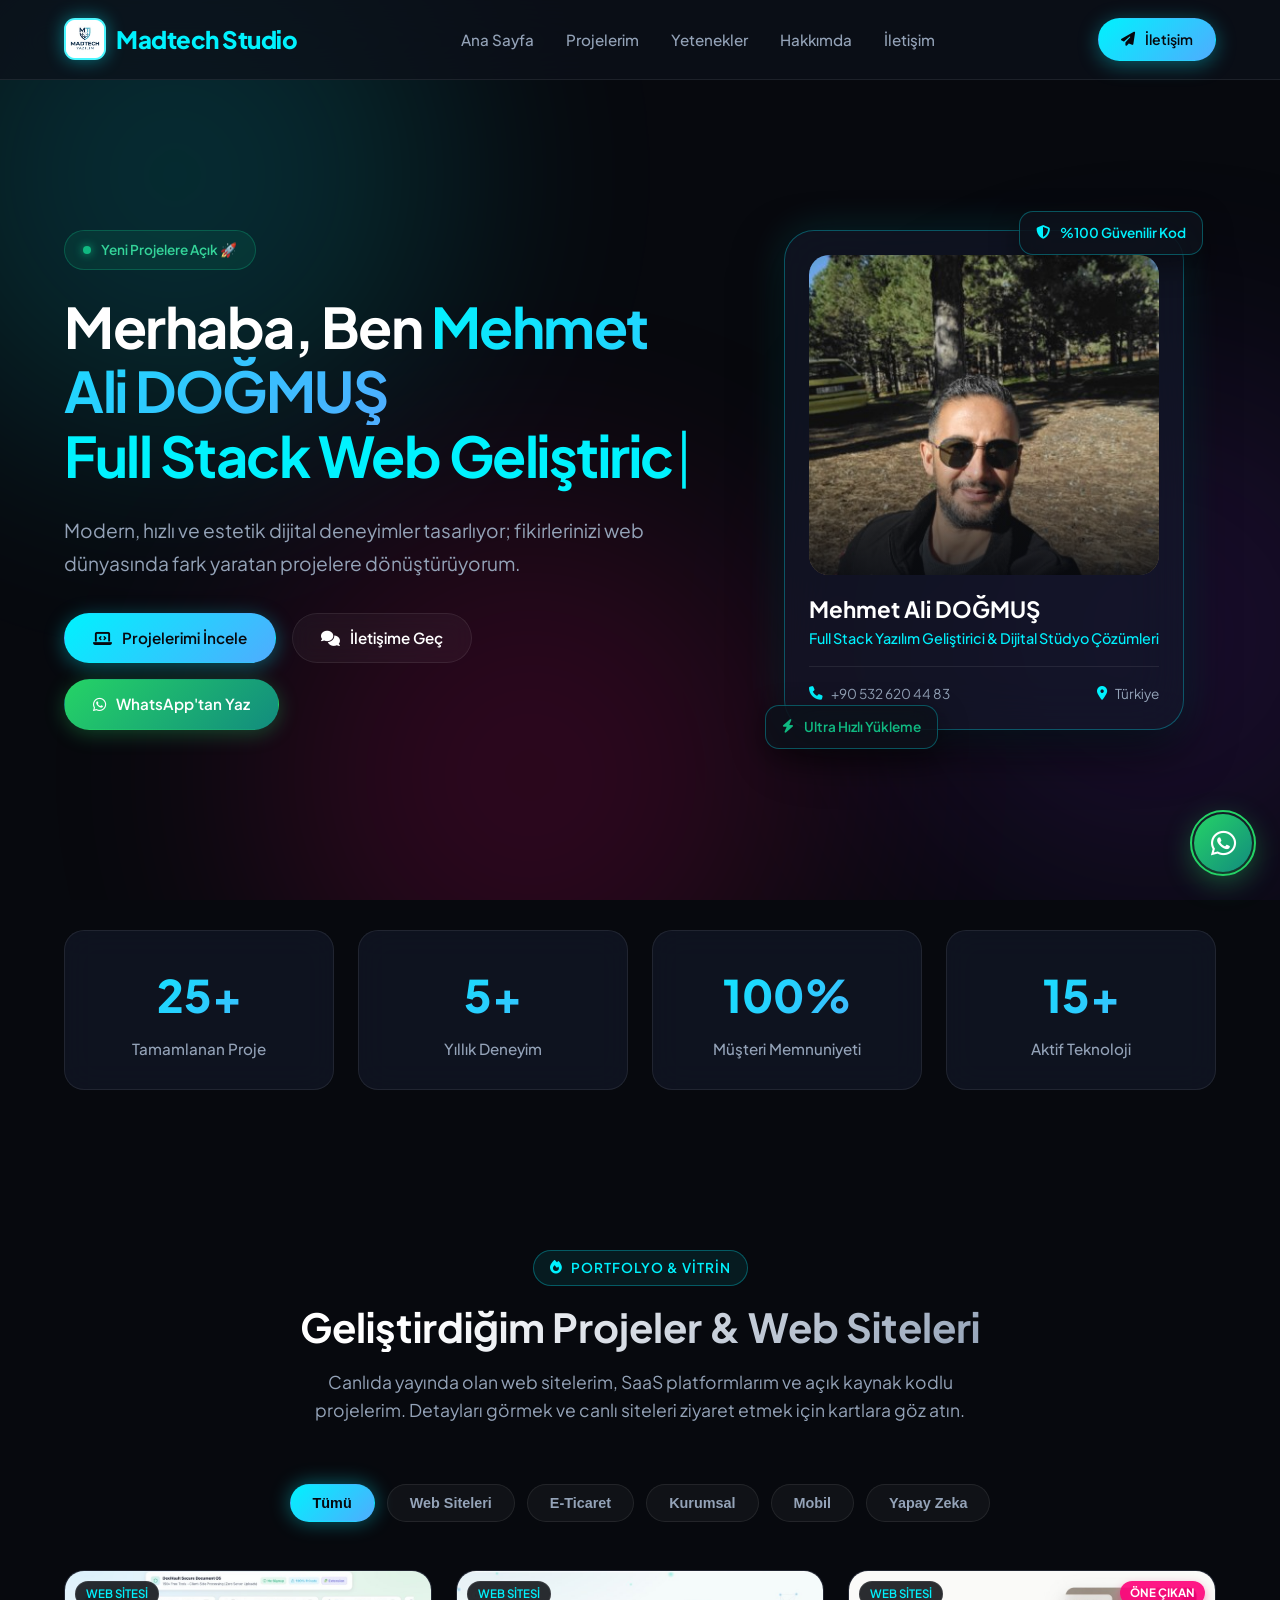
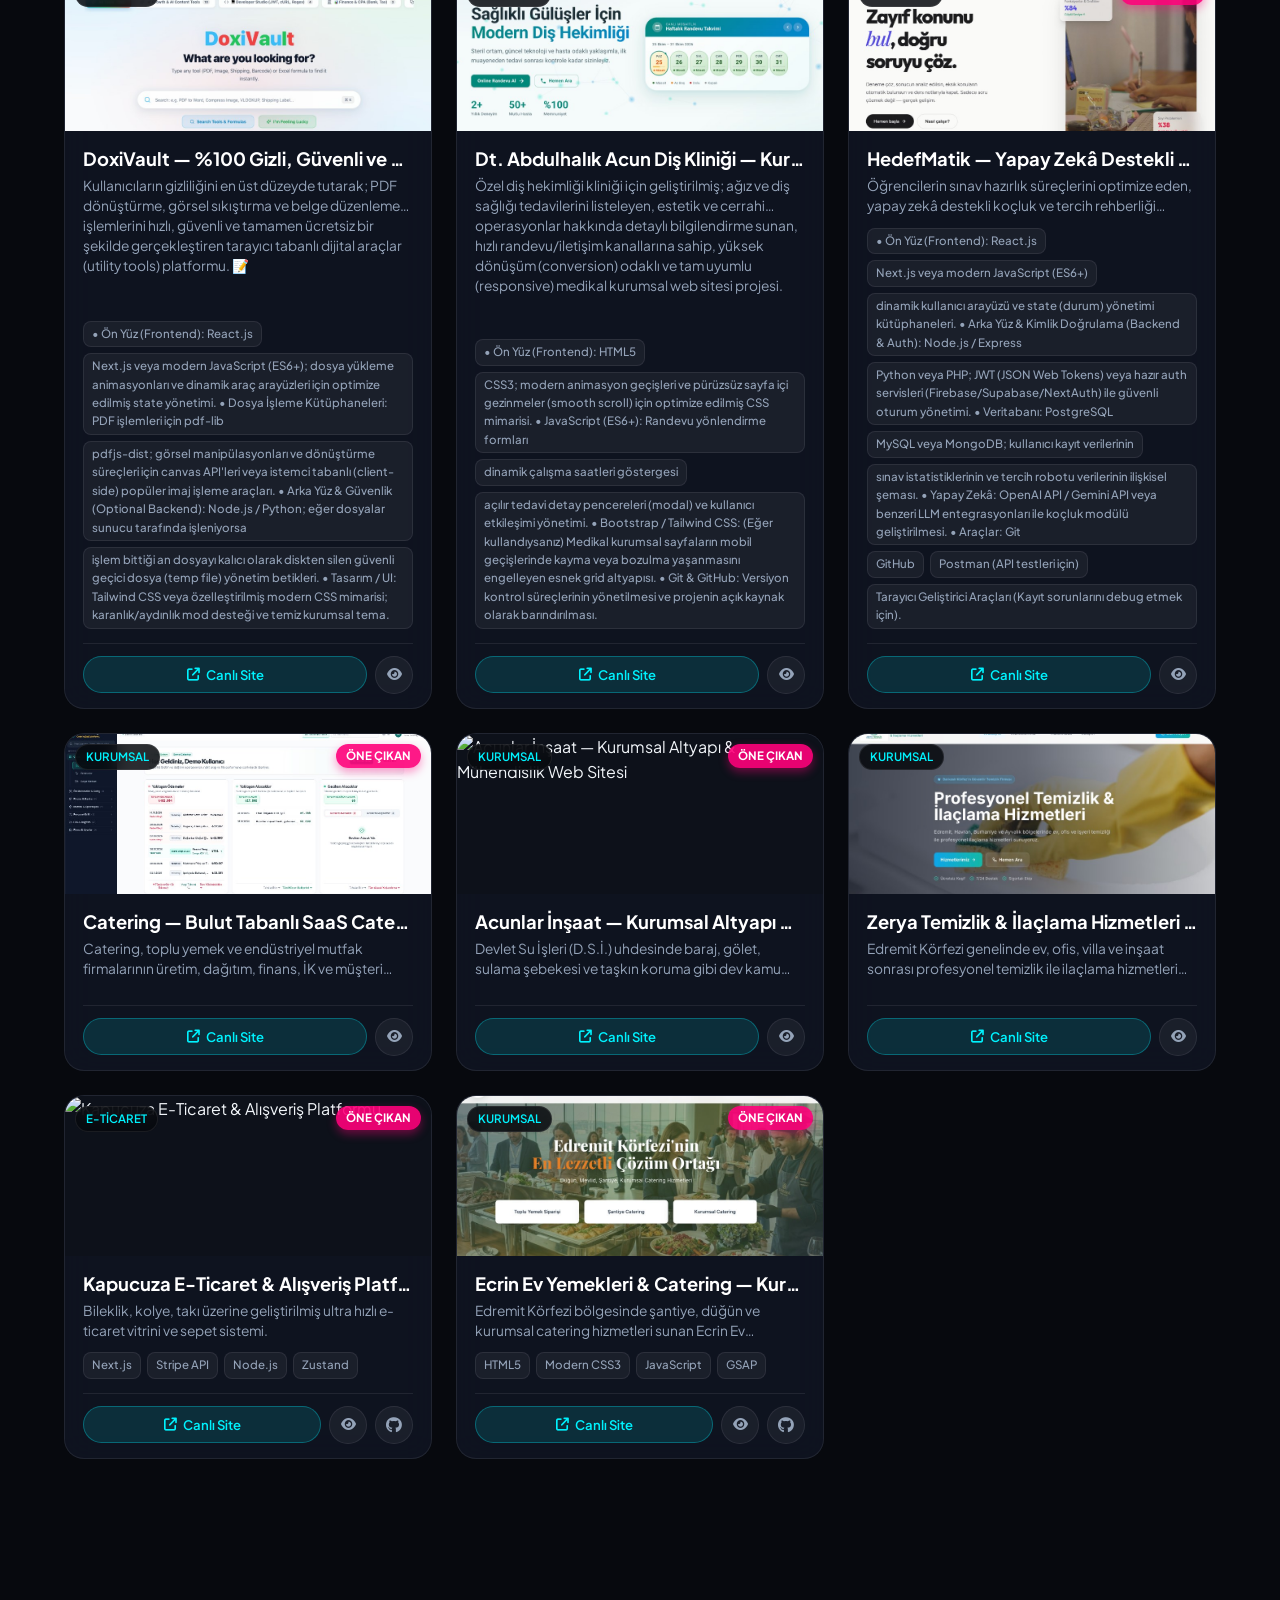
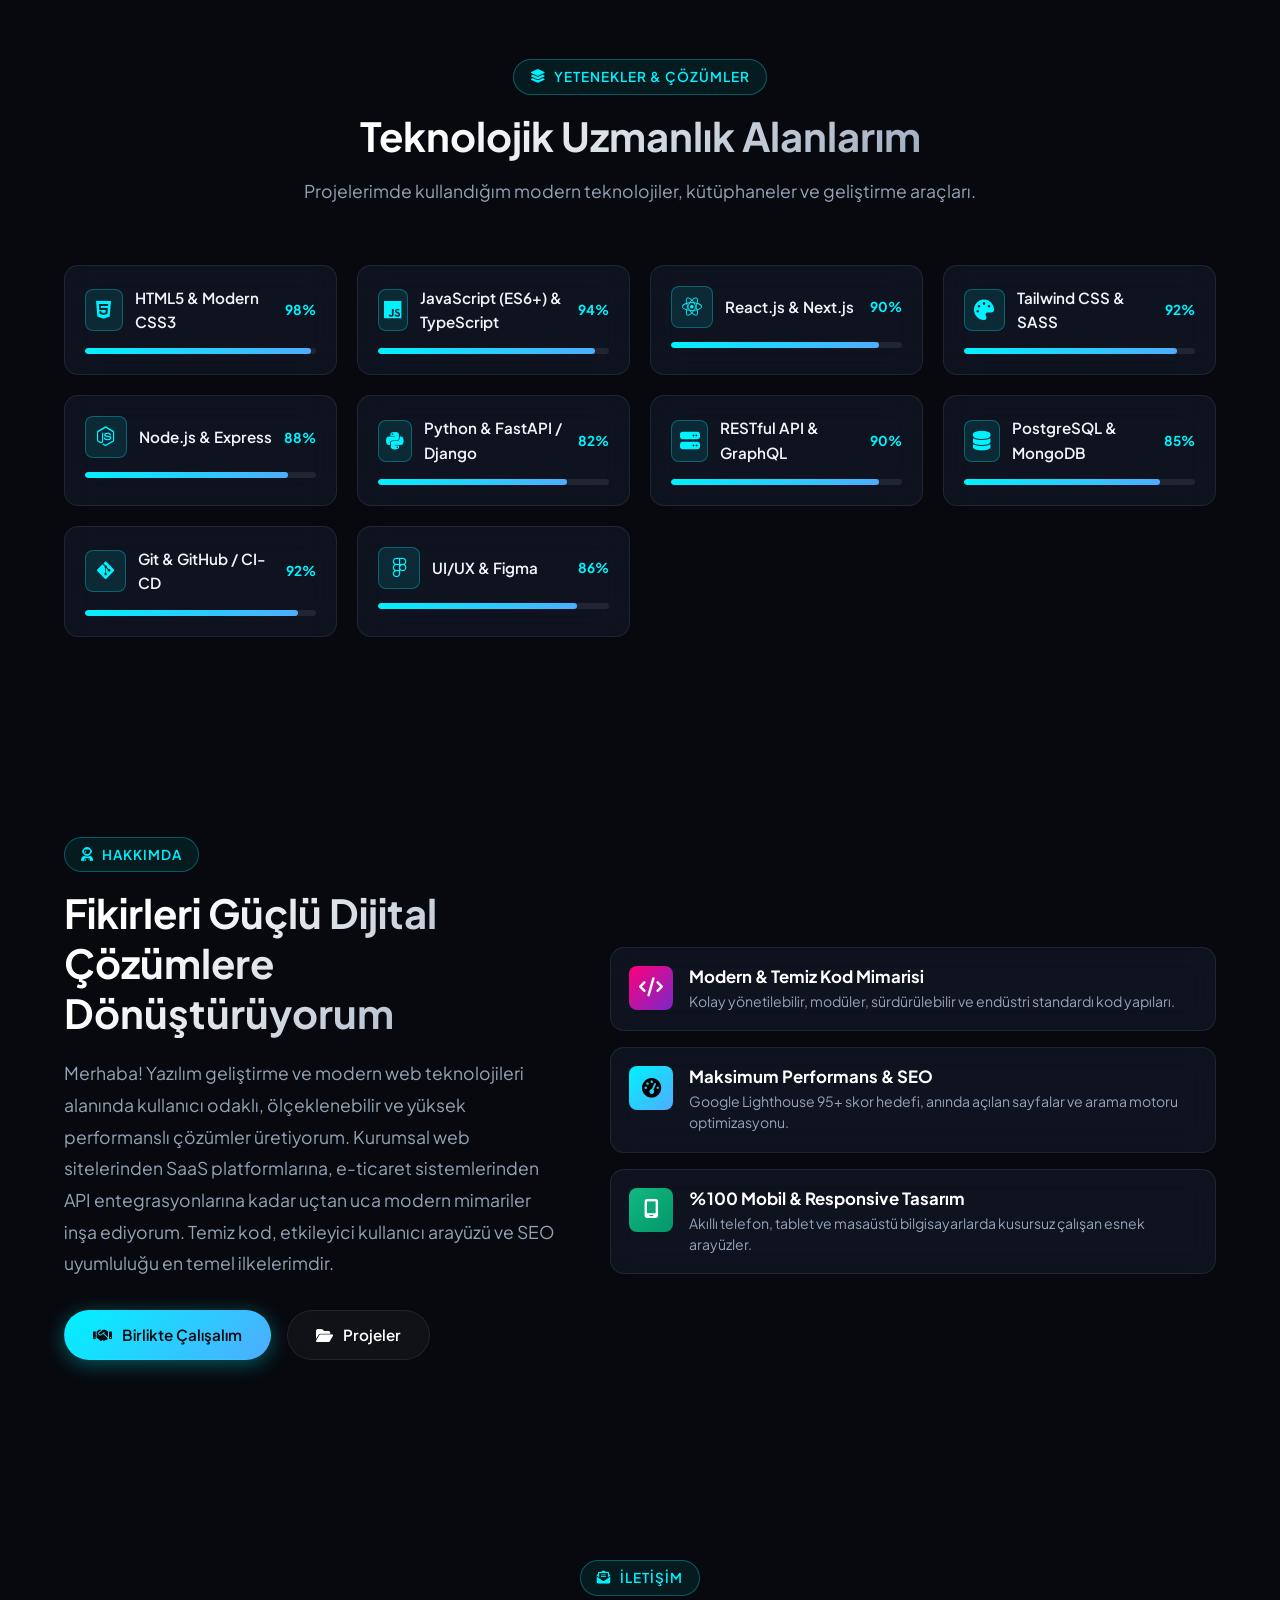
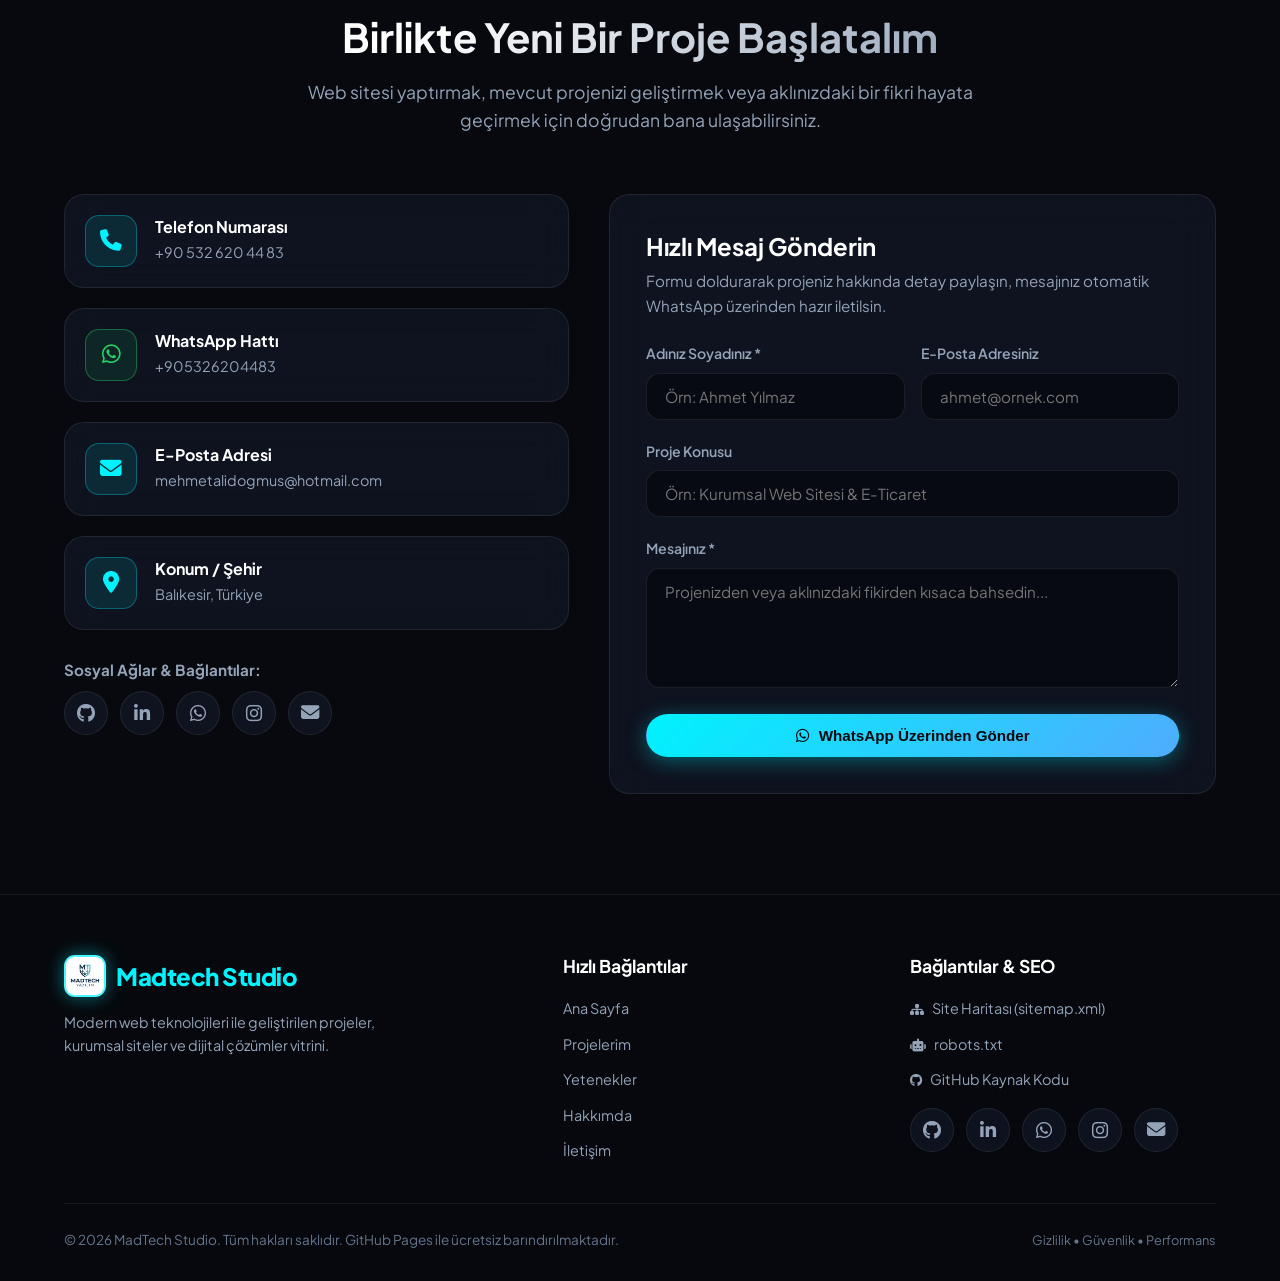
==== commit 1d206d69: "feat: set brand name to Madtech Studio and add dedicated logo & brand text management with live prev" ====
--- a/index.html
+++ b/index.html
@@ -53,7 +53,7 @@
         <div class="logo-badge" id="nav-logo-badge" title="MadTech Studio">
           <img src="assets/logo.jpg" alt="MadTech Logo" class="logo-img" id="nav-logo-img">
         </div>
-        <div class="logo-text"><span id="brand-name">MadTech</span></div>
+        <div class="logo-text"><span id="brand-name">Madtech Studio</span></div>
       </a>
 
       <ul class="nav-links" id="nav-links">
@@ -364,7 +364,7 @@
             <div class="logo-badge" id="footer-logo-badge">
               <img src="assets/logo.jpg" alt="MadTech Logo" class="logo-img" id="footer-logo-img">
             </div>
-            <div class="logo-text"><span id="brand-name-footer">MadTech</span></div>
+            <div class="logo-text"><span id="brand-name-footer">Madtech Studio</span></div>
           </div>
           <p style="color: var(--text-muted); font-size: 0.9rem; max-width: 320px; line-height: 1.6;">
             Modern web teknolojileri ile geliştirilen projeler, kurumsal siteler ve dijital çözümler vitrini.
